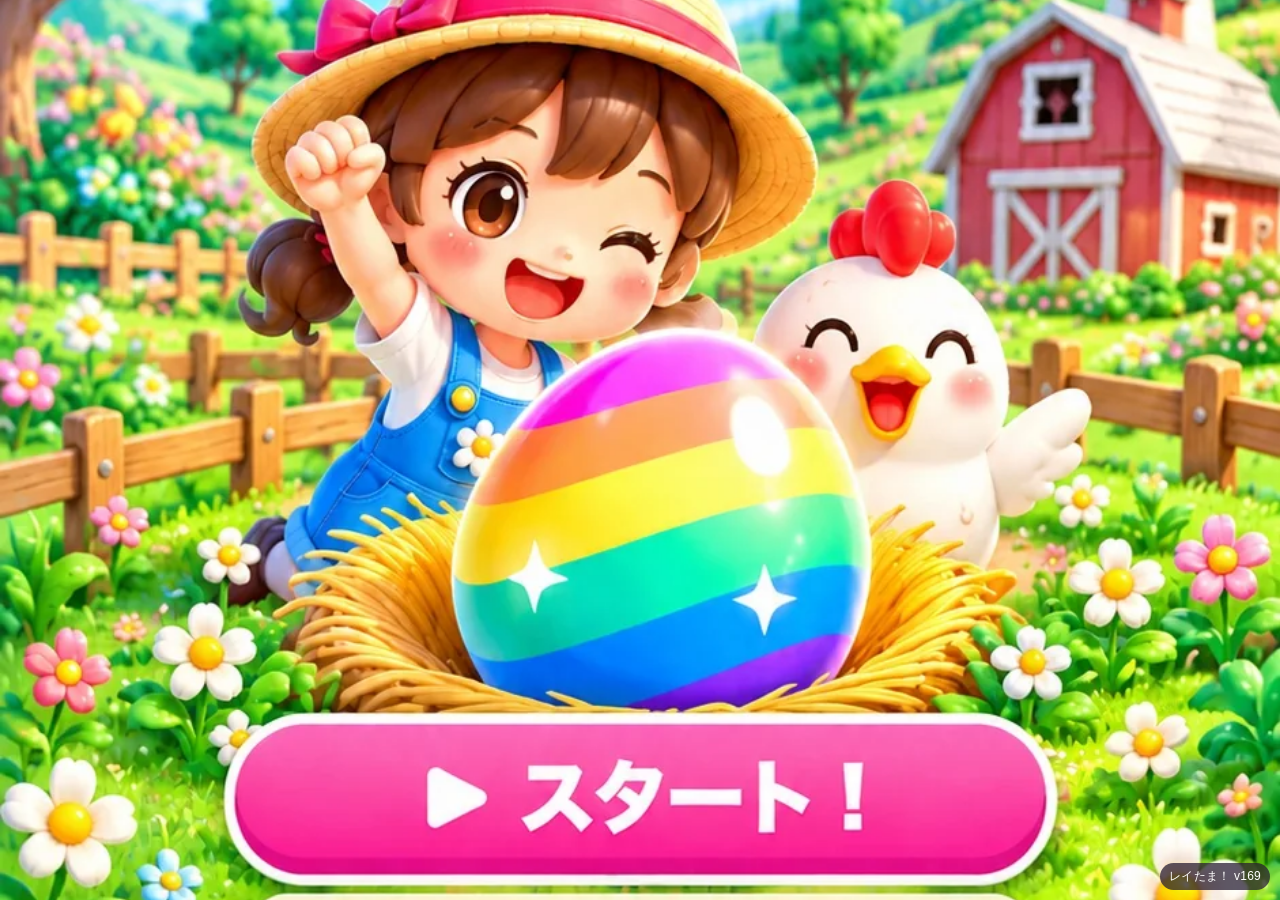
==== index.html @ e23dabd5 "Add files via upload" ====
<!doctype html>
<html lang="ja"><head><meta charset="utf-8"><meta name="viewport" content="width=device-width,initial-scale=1,maximum-scale=1,user-scalable=no,viewport-fit=cover"><meta name="theme-color" content="#bfefff"><meta name="apple-mobile-web-app-capable" content="yes">
<meta name="mobile-web-app-capable" content="yes">
<meta name="apple-mobile-web-app-status-bar-style" content="default">
<meta name="apple-mobile-web-app-title" content="レイたま！">
<link rel="apple-touch-icon" sizes="180x180" href="[data-uri]">
<meta name="format-detection" content="telephone=no"><title>レイたま！</title>
<style>
img{-webkit-user-drag:none;user-drag:none;-webkit-touch-callout:none}.monkeyImg,.rewardEgg{pointer-events:none;-webkit-user-drag:none;user-drag:none}*{box-sizing:border-box;-webkit-tap-highlight-color:transparent}html,body{margin:0;height:100%;overflow:hidden;background:#c9f3ff;font-family:-apple-system,BlinkMacSystemFont,"Hiragino Maru Gothic ProN","Yu Gothic",sans-serif;color:#472c4b;touch-action:none;user-select:none;-webkit-user-select:none;-webkit-touch-callout:none}.app{width:100%;height:100dvh;max-width:760px;margin:auto;position:relative;background:#fff;overflow:hidden}.top{height:74px;display:flex;align-items:center;padding:8px 14px;background:rgba(255,255,255,.97);gap:8px;position:relative;z-index:20;box-shadow:0 2px 12px #5673a422}.brand{flex:1;min-width:0}.title{font-weight:1000;font-size:clamp(17px,4.6vw,29px);white-space:nowrap}.sub{font-weight:900;font-size:11px;color:#a24a84;letter-spacing:.08em}.pill{background:#fff;border-radius:22px;padding:10px 12px;font-weight:1000;box-shadow:0 5px 15px #6e789526;font-size:clamp(12px,3.6vw,18px);white-space:nowrap}.play{position:absolute;left:0;right:0;top:74px;bottom:112px;background:center 22%/cover no-repeat;overflow:hidden}.shade{position:absolute;inset:0;background:linear-gradient(to bottom,transparent 0 76%,rgba(255,255,255,.08))}.monkeyWrap{position:absolute;width:29%;max-width:190px;top:2.5%;left:-34%;z-index:8;filter:drop-shadow(0 8px 5px #30457533);will-change:transform,left;transform:translateX(-50%)}.monkeyImg{display:block;width:100%;height:auto}.monkeyBlink{position:absolute;left:23%;top:17%;width:20%;height:14%;pointer-events:none;z-index:3}.monkeyBlink i{position:absolute;top:2px;width:7px;height:4px;border-radius:50%;background:#d99562;opacity:0;animation:monkeyBlinkSafe 3.2s infinite}.monkeyBlink i:first-child{left:4px}.monkeyBlink i:last-child{right:4px}@keyframes monkeyBlinkSafe{0%,43%,49%,100%{opacity:0}45%,47%{opacity:1}}.monkeyWrap.dropping{animation:planeDropSafe .72s ease-in-out}@keyframes planeDropSafe{
0%,100%{transform:translateX(-50%) rotate(0) translateY(0)}
30%{transform:translateX(-50%) rotate(-8deg) translateY(8px) scale(1.04)}
55%{transform:translateX(-50%) rotate(5deg) translateY(12px) scale(1.02)}
75%{transform:translateX(-50%) rotate(-2deg) translateY(3px)}
}.chickenBlink{position:absolute;width:31px;height:12px;z-index:6;transform:translate(-50%,-50%);pointer-events:none}.chickenBlink.c1{left:29.2%;top:21.7%}.chickenBlink.c2{left:50.2%;top:21.4%}.chickenBlink.c3{left:70.4%;top:21.7%}.chickenBlink i{position:absolute;top:2px;width:7px;height:5px;border-radius:50%;background:#fff;opacity:0;animation:chickBlinkSafe 2.8s infinite}.chickenBlink i:first-child{left:5px}.chickenBlink i:last-child{right:5px}.chickenBlink.c2 i{animation-delay:-.8s}.chickenBlink.c3 i{animation-delay:-1.5s}@keyframes chickBlinkSafe{
0%,42%,48%,100%{opacity:0}
44%,46%{opacity:1}
}.player{position:absolute;width:clamp(150px,33vw,190px)!important;max-width:190px!important;height:auto!important;bottom:5.2%;left:50%;transform:translateX(-50%);z-index:12;filter:drop-shadow(0 10px 6px #46311d42);will-change:left,transform;pointer-events:none!important;-webkit-user-drag:none!important;user-select:none!important;-webkit-touch-callout:none!important;object-fit:contain;display:block}.player.stun{animation:shock .11s linear infinite;opacity:.58;filter:drop-shadow(0 0 12px #fff700) drop-shadow(0 0 20px #00c8ff)}@keyframes shock{0%{transform:translateX(-50%) translate(-3px,1px)}50%{transform:translateX(-50%) translate(4px,-1px)}100%{transform:translateX(-50%) translate(-2px,2px)}}.obj{position:absolute;z-index:7;pointer-events:none;will-change:transform,left,top;filter:drop-shadow(0 7px 5px #55351f40)}.egg{width:70px;aspect-ratio:1/1.08;object-fit:contain}.timeEgg{width:72px;aspect-ratio:1/1.08;object-fit:contain;filter:drop-shadow(0 0 9px #fff) drop-shadow(0 0 16px #ffe94a) drop-shadow(0 0 24px #7cf5ff);animation:timeGlow .55s ease-in-out infinite alternate}@keyframes timeGlow{from{filter:drop-shadow(0 0 7px #fff) drop-shadow(0 0 12px #ffe94a) drop-shadow(0 0 18px #7cf5ff);transform-origin:center}to{filter:drop-shadow(0 0 12px #fff) drop-shadow(0 0 22px #fff34a) drop-shadow(0 0 31px #70dcff);transform-origin:center}}.haz{width:58px;z-index:9}.fx{position:absolute;z-index:18;font-size:27px;font-weight:1000;color:#ff358b;text-shadow:0 3px 0 #fff,2px 0 #fff,-2px 0 #fff,0 -2px #fff;pointer-events:none;animation:pop .65s ease-out forwards}@keyframes pop{0%{transform:translate(-50%,0) scale(.3);opacity:0}35%{transform:translate(-50%,-22px) scale(1.25);opacity:1}100%{transform:translate(-50%,-65px) scale(.9);opacity:0}}.controls{position:absolute;left:0;right:0;bottom:0;height:112px;padding:10px 18px calc(10px + env(safe-area-inset-bottom));display:flex;gap:16px;background:#eefcff;z-index:25}.btn{flex:1;border:0;border-radius:28px;color:#fff;font-weight:1000;font-size:clamp(24px,6vw,38px);box-shadow:inset 0 -8px 0 #0002,0 4px 10px #52718a22}.left{background:linear-gradient(#ff8ac7,#f54b9e)}.right{background:linear-gradient(#66d8ff,#22aeea)}.btn:active{transform:translateY(3px);box-shadow:inset 0 -3px 0 #0002}.overlay{position:absolute;inset:0;z-index:50;background:#ffffffee;display:flex;align-items:center;justify-content:center;padding:18px}.card{width:min(94%,560px);border-radius:28px;background:white;overflow:hidden;box-shadow:0 18px 50px #35537955;text-align:center}.hero{height:min(52vh,470px);background:center/cover no-repeat}.cardBody{padding:18px}.big{font-size:clamp(28px,8vw,46px);font-weight:1000;color:#ff3b94}.desc{font-weight:850;font-size:17px;line-height:1.55}.startBtn,.nextBtn{margin-top:14px;width:100%;border:0;border-radius:24px;padding:16px;font-size:27px;font-weight:1000;color:white;background:linear-gradient(#ff72bd,#ed3290);box-shadow:inset 0 -7px 0 #0002}.hide{display:none!important}.clearOverlay{background:rgba(255,244,252,.9);backdrop-filter:blur(4px)}.clearCard{background:center/cover no-repeat;border:5px solid #fff}.clearCard .cardBody{background:linear-gradient(transparent,rgba(255,255,255,.94) 26%);padding-top:150px}.rewardEgg{width:112px;height:124px;object-fit:contain;filter:drop-shadow(0 10px 9px #8c4a7550);animation:bounce .8s ease-in-out infinite alternate}@keyframes bounce{to{transform:translateY(-10px) rotate(4deg)}}.spark{position:absolute;font-size:28px;animation:fall 1.6s linear forwards}@keyframes fall{to{transform:translateY(90vh) rotate(360deg);opacity:.3}}.notice{position:absolute;top:11px;left:50%;transform:translateX(-50%);z-index:17;background:#fff9;border-radius:18px;padding:7px 13px;font-weight:900;box-shadow:0 5px 15px #0001}.debugmark{position:absolute;right:7px;bottom:4px;color:white;background:#0007;border-radius:12px;padding:4px 7px;font-size:10px;z-index:30}

/* v15 clear screen */
.clearOverlay{background:rgba(74,57,105,.32);backdrop-filter:blur(7px);-webkit-backdrop-filter:blur(7px);padding:14px}
.clearCard{position:relative;width:min(94%,560px);max-height:92%;overflow:auto;border-radius:34px;background:linear-gradient(180deg,#fff7dc 0%,#fffdf6 100%)!important;border:5px solid #fff;box-shadow:0 22px 60px #51366c66, inset 0 0 0 3px #f2cfa0;text-align:center;padding:0 14px 16px}
.clearCard:before{content:"";position:absolute;inset:7px;border:2px solid #e9b979;border-radius:27px;pointer-events:none}
.clearLogo{position:relative;margin:-4px auto 2px;width:88%;padding:12px 8px 2px;font-weight:1000;font-size:clamp(18px,5vw,28px);line-height:1.05;color:#6a2a6f;text-shadow:0 2px 0 #fff}.clearLogo .rainbow{font-size:38px;vertical-align:middle}.clearLogo small{display:block;font-size:.7em;color:#ff4d9b}
.clearBanner{position:relative;margin:2px auto 8px;background:linear-gradient(#ff79b8,#ed3e93);border:4px solid #fff;border-radius:24px;padding:10px 6px;color:#fffbe0;font-weight:1000;font-size:clamp(26px,7.5vw,42px);text-shadow:0 3px 0 #b72b72;box-shadow:0 6px 0 #c72c79,0 8px 18px #c85a8d44}.clearBanner:before,.clearBanner:after{content:"★";color:#ffe142;margin:0 8px;text-shadow:0 2px 0 #d49a00}
.clearContent{position:relative;display:grid;grid-template-columns:1.02fr .98fr;gap:10px;align-items:center;padding:8px 8px 4px}
.rewardPanel,.capsulePanel{border-radius:24px;padding:10px 8px;background:#fff6db;border:2px solid #f0d29a;min-height:205px;display:flex;flex-direction:column;align-items:center;justify-content:center;box-shadow:inset 0 2px 8px #f5dca855}
.rewardLabel{font-weight:1000;color:#7b4229;font-size:clamp(14px,4vw,20px);line-height:1.25}.rewardLabel b{color:#ff398d;font-size:1.25em}
.rewardEgg{width:96px;height:112px;object-fit:contain;filter:drop-shadow(0 10px 9px #8c4a7550);animation:bounce .8s ease-in-out infinite alternate;margin-top:5px}
.capsuleJar{position:relative;width:118px;height:128px;border:6px solid #fff;border-radius:58px 58px 42px 42px;background:linear-gradient(135deg,#ffffffaa,#dff6ff66 45%,#ffffff22);box-shadow:inset 0 0 0 3px #c9dff0,0 8px 15px #76566c33;overflow:hidden}
.capsuleJar:before{content:"";position:absolute;left:13px;top:12px;width:17px;height:74px;border-radius:14px;background:#ffffffaa;transform:rotate(8deg)}
.jarLid{width:126px;height:27px;margin-bottom:-10px;z-index:2;border-radius:15px;background:linear-gradient(#ff9bca,#ef4d9b);border:4px solid #fff;box-shadow:0 4px 0 #c93b83}
.jarEggs{position:absolute;left:7px;right:7px;bottom:8px;height:85px}.miniEgg{position:absolute;width:35px;height:43px;border-radius:50% 50% 47% 47%/58% 58% 42% 42%;box-shadow:inset -5px -6px 8px #0001,inset 5px 4px 7px #fff8,0 2px 3px #0002}.miniEgg:nth-child(1){left:7px;bottom:3px;background:#ff70b2}.miniEgg:nth-child(2){left:38px;bottom:0;background:#4ab3ff}.miniEgg:nth-child(3){right:6px;bottom:5px;background:#ffd646}.miniEgg:nth-child(4){left:22px;bottom:35px;background:linear-gradient(#ff6ba6,#ff6ba6 18%,#ffc84b 18% 36%,#65d576 36% 54%,#52bdf7 54% 72%,#a977ea 72%)}
.capsuleCount{margin-top:8px;background:#fff0c9;border:2px solid #e7bc79;border-radius:16px;padding:5px 12px;font-weight:1000;color:#613b2c;font-size:18px}.capsuleCount span{font-size:1.3em}
.clearMessage{position:relative;margin:8px 10px 2px;background:#ffe3f1;border-radius:22px;padding:10px 12px;font-weight:950;color:#64324c;line-height:1.35;font-size:clamp(14px,4vw,19px)}
.clearMessage b{color:#ff318b;font-size:1.18em}.clearCard .nextBtn{position:relative;margin:11px auto 2px;width:92%;padding:15px;border-radius:25px;font-size:clamp(23px,6vw,32px);background:linear-gradient(#ff72ba,#ee3d96);box-shadow:inset 0 -7px 0 #b92570,0 7px 15px #d9468b44}
@media(max-height:720px){.clearContent{gap:6px}.rewardPanel,.capsulePanel{min-height:165px;padding:6px}.rewardEgg{width:75px;height:88px}.capsuleJar{width:96px;height:100px}.jarLid{width:104px}.clearMessage{margin-top:4px;padding:7px}.clearCard .nextBtn{margin-top:6px;padding:11px}.clearBanner{padding:7px}}

/* v17 milestone CG + final movie */
.milestoneOverlay{background:radial-gradient(circle at 50% 38%,#fff9c9 0%,#f7d9ff 36%,#73539bcf 100%);overflow:hidden;padding:10px}.milestoneCard{position:relative;width:min(94%,560px);height:min(88%,760px);border-radius:36px;background:linear-gradient(180deg,#fffdf2,#ffe9f7);border:5px solid #fff;box-shadow:0 22px 60px #4b2d6766,inset 0 0 0 3px #f3c7e2;display:flex;flex-direction:column;align-items:center;justify-content:flex-start;padding:20px 14px;overflow:hidden}.milestoneTitle{font-size:clamp(26px,7vw,40px);font-weight:1000;color:#ff3b97;text-shadow:0 3px 0 #fff,0 5px 12px #7b4e8a55;text-align:center;z-index:2}.milestoneSub{margin-top:4px;font-size:clamp(15px,4vw,21px);font-weight:900;color:#65406f;text-align:center;z-index:2}.movieJarWrap{position:relative;width:260px;height:330px;margin-top:18px;filter:drop-shadow(0 16px 24px #694f7555);animation:jarFloat 2.2s ease-in-out infinite alternate}.movieJar{position:absolute;left:18px;right:18px;top:38px;height:238px;border-radius:110px 110px 82px 82px;border:9px solid #fff;background:linear-gradient(135deg,#ffffffb8,#d8f2ff61 45%,#ffffff24);box-shadow:inset 0 0 0 4px #bde2ef, inset 18px 0 24px #ffffff88,0 0 38px #fff39a88;overflow:hidden}.movieJarLid{position:absolute;left:2px;right:2px;top:10px;height:62px;border-radius:28px;background:linear-gradient(#ff91c6,#ef4d9b);border:7px solid #fff;box-shadow:0 7px 0 #c63a80;z-index:3}.movieJarBase{position:absolute;left:8px;right:8px;bottom:4px;height:74px;border-radius:30px;background:linear-gradient(#ff78b7,#ef4c9c);border:7px solid #fff;box-shadow:0 8px 0 #be377c;z-index:3}.movieEggs{position:absolute;inset:0}.movieEggs img{position:absolute;width:62px;height:72px;object-fit:contain;filter:drop-shadow(0 5px 6px #704d7250);animation:eggShine 1.4s ease-in-out infinite alternate}.movieEggs img:nth-child(3n+1){animation-delay:-.45s}.movieEggs img:nth-child(3n+2){animation-delay:-.9s}.milestoneCount{position:absolute;left:50%;transform:translateX(-50%);bottom:18px;z-index:5;background:#fff0c9;border:3px solid #e4b972;border-radius:18px;padding:7px 18px;font-size:22px;font-weight:1000;color:#62402e;white-space:nowrap}.cgSpark{position:absolute;font-size:24px;animation:cgSpark 1.4s ease-in-out infinite;pointer-events:none}.milestoneBar{width:86%;height:13px;border-radius:10px;background:#eadcf1;overflow:hidden;margin-top:8px;box-shadow:inset 0 2px 4px #6b4c7422}.milestoneBar>i{display:block;height:100%;width:0;background:linear-gradient(90deg,#ff64ad,#ffd950,#5fd8ff,#a975f3);animation:milestoneProgress 15s linear forwards}.milestoneSkip{margin-top:14px;padding:10px 22px;border:0;border-radius:20px;background:#ffffffc9;color:#704979;font-weight:900;font-size:16px;box-shadow:0 5px 12px #664e6f2c}.finalMovieOverlay{background:#120725;padding:0;overflow:hidden}.finalMovieOverlay video{width:100%;height:100%;object-fit:cover;background:#120725}.finalSkip{position:absolute;right:14px;top:max(14px,env(safe-area-inset-top));z-index:3;border:2px solid #fff8;background:#27183f99;color:#fff;border-radius:18px;padding:8px 13px;font-weight:900;font-size:14px}.finalMovieLabel{position:absolute;left:50%;bottom:max(22px,env(safe-area-inset-bottom));transform:translateX(-50%);z-index:3;color:#fff;font-weight:900;text-shadow:0 2px 8px #000;background:#2d174c88;border-radius:18px;padding:7px 13px;white-space:nowrap}.hideVideo{display:none!important}@keyframes jarFloat{from{transform:translateY(4px) scale(.99)}to{transform:translateY(-7px) scale(1.015)}}@keyframes eggShine{from{transform:translateY(1px) scale(.98);filter:drop-shadow(0 5px 6px #704d7250) brightness(1)}to{transform:translateY(-5px) scale(1.05);filter:drop-shadow(0 0 13px #fff07b) brightness(1.25)}}@keyframes cgSpark{0%,100%{transform:scale(.5) rotate(0);opacity:.2}50%{transform:scale(1.25) rotate(90deg);opacity:1}}@keyframes milestoneProgress{to{width:100%}}

/* v19 cinematic + upbeat audio polish */
.milestoneOverlay{padding:0;background:#8bd7ff}
.milestoneCard{width:100%;height:100%;max-width:none;border-radius:0;border:0;padding:0;background:center/cover no-repeat;box-shadow:none;justify-content:flex-end;overflow:hidden}
.milestoneCard:after{content:"";position:absolute;inset:0;background:linear-gradient(to bottom,transparent 58%,rgba(55,24,73,.10) 74%,rgba(55,24,73,.40));pointer-events:none}
.milestoneTitle,.milestoneSub,.movieJarWrap{display:none}
.milestoneCount{position:relative;left:auto;bottom:auto;transform:none;margin:0 auto 8px;background:#fff7d8eb;border:3px solid #fff;border-radius:22px;padding:8px 22px;font-size:24px;box-shadow:0 6px 20px #46375a55;z-index:7}
.milestoneBar{position:relative;width:78%;height:12px;margin:0 auto 8px;z-index:7;background:#ffffff55;border:2px solid #fff8}
.milestoneSkip{position:relative;margin:0 auto max(22px,env(safe-area-inset-bottom));z-index:7;background:#ff58ad;color:#fff;border:3px solid #fff;padding:12px 26px;font-size:17px;box-shadow:0 7px 0 #b63278,0 8px 20px #32213c55}
.milestoneCard.cinematic{animation:milestoneCam 15s ease-in-out both}
@keyframes milestoneCam{0%{background-size:auto 104%}45%{background-size:auto 111%}100%{background-size:auto 106%}}

.pauseBtn{position:absolute;right:10px;top:10px;z-index:32;width:50px;height:50px;border:0;border-radius:50%;background:linear-gradient(#ff7fbd,#f04496);color:#fff;font-size:24px;font-weight:1000;box-shadow:inset 0 -5px 0 #0002,0 5px 14px #6a3d6650;display:flex;align-items:center;justify-content:center}.pauseBtn:active{transform:translateY(2px)}
.pauseOverlay{background:rgba(42,26,58,.70);backdrop-filter:blur(6px);-webkit-backdrop-filter:blur(6px);padding:18px}.pauseCard{width:min(90%,430px);border-radius:32px;background:linear-gradient(180deg,#fffdf8,#ffeaf5);border:5px solid #fff;box-shadow:0 20px 55px #25152f88;text-align:center;padding:24px 18px 20px}.pauseTitle{font-size:clamp(30px,8vw,44px);font-weight:1000;color:#ff3e96;text-shadow:0 3px 0 #fff}.pauseStats{display:grid;grid-template-columns:1fr;gap:12px;margin:22px 0}.pauseStat{background:#fff;border-radius:22px;padding:13px 15px;font-size:clamp(20px,5.6vw,28px);font-weight:1000;color:#4b3157;box-shadow:0 6px 18px #6b50782a}.pauseStat b{color:#ff3f96;font-size:1.15em}.resumeBtn{width:100%;border:0;border-radius:24px;padding:16px;font-size:28px;font-weight:1000;color:#fff;background:linear-gradient(#62d8ff,#20aee9);box-shadow:inset 0 -7px 0 #0002,0 6px 16px #3b89ad33}.resumeBtn:active{transform:translateY(2px)}

/* v28 collection & combo */
.startExtras{display:grid;grid-template-columns:1fr 1fr;gap:8px;margin:12px 0}.miniBtn{border:0;border-radius:18px;padding:10px 8px;font-size:15px;font-weight:1000;background:#fff;color:#58395f;box-shadow:0 4px 12px #6d4b7c28}.miniBtn.on{background:linear-gradient(#fff6a6,#ffd85b)}.difficultyRow{display:flex;gap:8px;margin:10px 0}.difficultyRow .miniBtn{flex:1}.recordBox{background:#fff7d9;border:3px solid #fff;border-radius:18px;padding:8px;font-weight:900;color:#684d47;margin:8px 0}.comboFx{position:absolute;z-index:21;left:50%;top:23%;transform:translateX(-50%);font-size:clamp(30px,9vw,52px);font-weight:1000;color:#ff3c99;text-shadow:0 4px 0 #fff,0 0 16px #ffe84a;pointer-events:none;animation:comboPop .55s ease-out forwards}.comboSub{display:block;font-size:.43em;color:#ff8a00}@keyframes comboPop{0%{transform:translateX(-50%) scale(.35);opacity:0}35%{transform:translateX(-50%) scale(1.15);opacity:1}100%{transform:translateX(-50%) translateY(-28px) scale(.95);opacity:0}}.luckyBanner{position:absolute;z-index:22;left:50%;top:11%;transform:translateX(-50%);font-size:clamp(27px,8vw,45px);font-weight:1000;white-space:nowrap;color:#ff3c98;text-shadow:0 3px 0 #fff,0 0 18px #fff000;animation:luckyPulse .55s ease-in-out infinite alternate;pointer-events:none}@keyframes luckyPulse{to{transform:translateX(-50%) scale(1.08)}}.menuOverlay{background:rgba(43,25,60,.75);backdrop-filter:blur(6px);-webkit-backdrop-filter:blur(6px)}.menuCard{width:min(94%,520px);max-height:86vh;overflow:auto;background:linear-gradient(#fffdf3,#ffe8f5);border:5px solid #fff;border-radius:30px;padding:18px;text-align:center;box-shadow:0 20px 55px #23122d99}.menuTitle{font-size:30px;font-weight:1000;color:#ff3d97}.eggGrid{display:grid;grid-template-columns:repeat(3,1fr);gap:9px;margin:14px 0}.eggCard{background:#fff;border-radius:17px;padding:8px 4px;min-height:108px;font-size:11px;font-weight:900;box-shadow:0 4px 10px #72547d22}.eggCard img{width:58px;height:66px;object-fit:contain}.eggCard.locked img{filter:grayscale(1) brightness(.2);opacity:.35}.stageGrid{display:grid;grid-template-columns:repeat(5,1fr);gap:8px;margin:16px 0}.stageChoice{border:0;border-radius:15px;padding:12px 2px;font-weight:1000;background:#fff;color:#593a60;box-shadow:0 3px 9px #654d7024}.stageChoice:disabled{opacity:.35}.closeMenu{border:0;border-radius:20px;padding:12px 24px;font-size:18px;font-weight:1000;background:#ff5eac;color:#fff}.stampLine{font-size:20px;letter-spacing:3px;margin:4px 0}.soundRow{display:flex;gap:8px}.soundRow .miniBtn{flex:1}

/* v29 title -> stage select */
#startOverlay{background:linear-gradient(180deg,#fff4fb 0%,#e9faff 100%);padding:12px}
#startOverlay .card{width:min(95%,560px);border:5px solid #fff;box-shadow:0 20px 55px #5b3d7b44}
#startOverlay .hero{height:min(50vh,440px);border-bottom:4px solid #fff;background-position:center 42%}
#startOverlay .cardBody{padding:14px 18px 18px}
.titleLead{font-weight:1000;font-size:clamp(14px,3.8vw,18px);color:#6a4d72;margin-top:3px}
.mainStartBtn{font-size:clamp(29px,8vw,42px)!important;padding:18px!important;border-radius:28px!important;
  background:linear-gradient(#ff79bf,#ef3b94)!important;box-shadow:inset 0 -8px 0 #0002,0 8px 18px #ea3b9450!important}
.titleMenuRow{display:grid;grid-template-columns:1fr 1fr;gap:9px;margin-top:11px}
.titleMenuRow .miniBtn{font-size:15px;padding:11px 5px}
.titleSoundRow{display:flex;gap:8px;margin-top:8px}
.titleSoundRow .miniBtn{flex:1}
#stageOverlay .menuCard{max-height:91vh;padding:15px}
.stageHelp{font-size:14px;font-weight:900;color:#75547c;margin:3px 0 8px}
.stageDifficulty{display:flex;gap:8px;margin:8px 0 12px}
.stageDifficulty .miniBtn{flex:1}
.stageGrid{grid-template-columns:repeat(3,1fr);gap:10px}
.stageChoice{position:relative;min-height:112px;padding:8px 4px;border:3px solid #fff;border-radius:19px;
  background:linear-gradient(#fff,#fff3fa);font-size:15px;overflow:hidden}
.stageChoice img{display:block;width:54px;height:60px;object-fit:contain;margin:0 auto 2px}
.stageChoice .stNo{display:block;font-size:13px;color:#8a638f}
.stageChoice .lockMark{display:block;font-size:32px;line-height:54px}
.stageChoice.cleared{background:linear-gradient(#fffbd8,#ffe9f5)}
.stageChoice.finalChoice{grid-column:1/-1;min-height:86px;font-size:21px;background:linear-gradient(90deg,#ffe86b,#ff9ed2,#8de9ff)}
.stageChoice:disabled{opacity:.42;filter:grayscale(.45)}
.stageBottomRow{display:flex;gap:9px;margin-top:12px}
.stageBottomRow .closeMenu{flex:1}


/* v30 secret eggs + challenge wave */
.secretEgg{width:76px!important;aspect-ratio:1/1.08;object-fit:contain;
  filter:drop-shadow(0 0 7px #fff) drop-shadow(0 0 14px #ffe65b) drop-shadow(0 0 24px #a468ff)!important;
  animation:secretPulse .45s ease-in-out infinite alternate}
@keyframes secretPulse{to{filter:drop-shadow(0 0 10px #fff) drop-shadow(0 0 21px #6ff) drop-shadow(0 0 32px #ff6ed2)!important}}
.secretBanner{position:absolute;z-index:24;left:50%;top:16%;transform:translateX(-50%);
  padding:10px 17px;border-radius:22px;background:#25154bcc;border:3px solid #fff;color:#fff;
  font-weight:1000;font-size:clamp(20px,6vw,32px);white-space:nowrap;
  text-shadow:0 2px 0 #6f3aa4,0 0 12px #fff;animation:secretPop 1.4s ease-out forwards;pointer-events:none}
@keyframes secretPop{0%{opacity:0;transform:translateX(-50%) scale(.35)}25%{opacity:1;transform:translateX(-50%) scale(1.08)}75%{opacity:1}100%{opacity:0;transform:translateX(-50%) translateY(-24px)}}
.secretCard{background:linear-gradient(145deg,#24183f,#6248a8)!important;color:#fff!important;border:2px solid #e7d9ff}
.secretCard.locked{background:linear-gradient(145deg,#3a3344,#51475e)!important}
.secretSectionTitle{grid-column:1/-1;font-size:17px;font-weight:1000;color:#8c4cb5;padding:7px 0 2px}
.secretStage{grid-column:1/-1!important;background:linear-gradient(90deg,#301d55,#6b44aa,#1f8caa)!important;color:#fff!important;
  border:3px solid #fff!important;box-shadow:0 0 18px #a477ff88!important}
.secretStage:disabled{background:linear-gradient(90deg,#61596d,#776d83)!important;color:#eee!important}
.waveBanner{position:absolute;z-index:22;left:50%;top:11%;transform:translateX(-50%);
  font-size:clamp(23px,7vw,39px);font-weight:1000;white-space:nowrap;color:#ff3c98;
  text-shadow:0 3px 0 #fff,0 0 18px #fff000;animation:luckyPulse .55s ease-in-out infinite alternate;pointer-events:none}


/* v31 quit buttons */
.quitBtn{
  border:0;border-radius:22px;padding:13px 18px;font-size:19px;font-weight:1000;
  background:linear-gradient(#fff,#f2eef5);color:#6a5471;
  box-shadow:inset 0 -5px 0 #00000012,0 5px 12px #5f466c22;
}
.pauseActions,.clearActions{display:flex;gap:10px;margin-top:12px}
.pauseActions button,.clearActions button{flex:1}


/* v32 stage worlds */
.themeLayer{position:absolute;inset:0;z-index:1;pointer-events:none;opacity:0;transition:opacity .35s ease}
.themeLabel{position:absolute;z-index:6;top:7px;left:50%;transform:translateX(-50%);
  padding:5px 12px;border-radius:15px;background:#281c46a6;color:#fff;font-weight:1000;font-size:12px;
  border:2px solid #ffffffbb;text-shadow:0 2px 3px #0008;pointer-events:none}
#play.theme-farm .themeLayer{opacity:0}
#play.theme-jungle .themeLayer{opacity:.72;background:
  radial-gradient(circle at 4% 20%,#164b27 0 5%,transparent 6%),
  radial-gradient(circle at 95% 14%,#236c31 0 8%,transparent 9%),
  radial-gradient(circle at 8% 72%,#26753a 0 10%,transparent 11%),
  radial-gradient(circle at 94% 70%,#174e2a 0 11%,transparent 12%),
  linear-gradient(#0b5b4155,#35a84918 45%,#08351f22)}
#play.theme-magma .themeLayer{opacity:.76;background:
  radial-gradient(circle at 15% 90%,#ffdd4d 0 3%,#ff6a00 4% 12%,transparent 13%),
  radial-gradient(circle at 82% 87%,#ffe66d 0 4%,#ee3e13 5% 14%,transparent 15%),
  radial-gradient(circle at 50% 105%,#ffb11b 0 15%,#d82e12 16% 30%,transparent 31%),
  linear-gradient(#2b102066,#771e2050 55%,#ff5a002d)}
#play.theme-space .themeLayer{opacity:.80;background:
  radial-gradient(circle at 14% 15%,#fff 0 1.5px,transparent 2px),
  radial-gradient(circle at 72% 12%,#fff8a8 0 1.5px,transparent 2px),
  radial-gradient(circle at 86% 35%,#9ff 0 2px,transparent 2.5px),
  radial-gradient(circle at 25% 50%,#fff 0 1px,transparent 1.7px),
  radial-gradient(circle at 62% 62%,#dfb8ff 0 2px,transparent 2.5px),
  radial-gradient(circle at 15% 75%,#fff 0 1.5px,transparent 2px),
  radial-gradient(circle at 86% 78%,#fff 0 1px,transparent 1.7px),
  radial-gradient(circle at 82% 20%,#8d72ff55 0 11%,transparent 12%),
  linear-gradient(#090830a8,#17105872 55%,#1f174a30)}
#play.theme-rainbow .themeLayer{opacity:.56;background:
  radial-gradient(circle at 14% 24%,#ff83cb88 0 10%,transparent 11%),
  radial-gradient(circle at 88% 22%,#74d9ff88 0 11%,transparent 12%),
  radial-gradient(circle at 18% 78%,#fff16c88 0 10%,transparent 11%),
  radial-gradient(circle at 84% 76%,#a783ff88 0 12%,transparent 13%),
  linear-gradient(135deg,#ff91c928,#ffe55b24,#75e4bd22,#72c8ff25,#b48aff29)}
.secretSectionTitle{grid-column:1/-1}
.secretCard img{filter:drop-shadow(0 0 7px #fff8)}
.scoreLocked{font-size:11px;line-height:1.25}
.clearSecured{position:absolute;z-index:23;left:50%;top:18%;transform:translateX(-50%);
  border-radius:24px;padding:9px 16px;background:#ff4faad8;border:3px solid #fff;color:#fff;
  font-weight:1000;font-size:clamp(18px,5.5vw,28px);white-space:nowrap;
  text-shadow:0 2px 0 #9b2767;animation:secretPop 1.45s ease-out forwards;pointer-events:none}


#play.theme-sea .themeLayer{opacity:.76;background:
  radial-gradient(circle at 12% 18%,#ffffffaa 0 2px,transparent 3px),
  radial-gradient(circle at 18% 24%,#ffffff88 0 3px,transparent 4px),
  radial-gradient(circle at 86% 18%,#ffffff99 0 2px,transparent 3px),
  radial-gradient(circle at 72% 34%,#9af3ff88 0 4px,transparent 5px),
  radial-gradient(ellipse at 10% 92%,#1b7b7a 0 12%,transparent 13%),
  radial-gradient(ellipse at 92% 90%,#176b74 0 14%,transparent 15%),
  linear-gradient(#42b9e26e 0%,#1d86bf70 48%,#0e5f8e78 72%,#063c657e 100%)}
#play.theme-desert .themeLayer{opacity:.73;background:
  radial-gradient(circle at 82% 15%,#ffe96a 0 7%,#ffb93488 8% 14%,transparent 15%),
  radial-gradient(ellipse at 18% 86%,#e0a33a 0 18%,transparent 19%),
  radial-gradient(ellipse at 72% 91%,#c9892f 0 22%,transparent 23%),
  linear-gradient(#ffd78b4f 0%,#f1b95f50 52%,#bf763b55 100%)}


/* v37: v33 mechanics preserved; jungle visual layer only */
.jungleDropper .monkeyImg{border-radius:26px;box-shadow:0 8px 18px #173b2440}
.jungleHaz{filter:drop-shadow(0 8px 7px #173b2444)!important}

/* v38 jungle polish */
#play.theme-jungle{background-size:100% 100%!important;background-position:center top!important}
#play.theme-jungle:before{content:"";position:absolute;left:-8%;right:-8%;top:3.5%;height:34px;z-index:7;pointer-events:none;
  border-radius:50%;background:linear-gradient(180deg,#7b4a24,#4f2d17 52%,#2e1a0d);box-shadow:0 8px 0 #274b1c55,0 12px 16px #071d0d55;transform:rotate(-1.5deg)}
#play.theme-jungle:after{content:"";position:absolute;inset:0;z-index:2;pointer-events:none;
  background:linear-gradient(90deg,#073b1b44 0%,transparent 14%,transparent 86%,#073b1b44 100%),linear-gradient(#063b1a26,transparent 28%);mix-blend-mode:multiply}
.theme-jungle .monkeyWrap{top:3.7%!important;width:40%!important;max-width:238px!important;z-index:10!important;filter:drop-shadow(0 8px 7px #102b1838)!important}
.theme-jungle .monkeyImg{border-radius:0!important;box-shadow:none!important;-webkit-mask-image:radial-gradient(ellipse 60% 58% at 50% 52%,#000 62%,rgba(0,0,0,.9) 72%,transparent 100%);mask-image:radial-gradient(ellipse 60% 58% at 50% 52%,#000 62%,rgba(0,0,0,.9) 72%,transparent 100%)}
.theme-jungle .jungleHaz{width:70px!important;height:auto!important;object-fit:contain;filter:drop-shadow(0 10px 7px #102b1848) drop-shadow(0 2px 1px #ffffff80)!important;
  -webkit-mask-image:radial-gradient(ellipse 54% 54% at 50% 50%,#000 62%,rgba(0,0,0,.93) 76%,transparent 100%);mask-image:radial-gradient(ellipse 54% 54% at 50% 50%,#000 62%,rgba(0,0,0,.93) 76%,transparent 100%)}
.theme-jungle .haz-snake{width:76px!important}.theme-jungle .haz-coconut{width:68px!important}.theme-jungle .haz-spiky{width:74px!important}
.theme-jungle .themeLayer{opacity:.30!important;background:radial-gradient(circle at 2% 15%,#0b5c2a 0 11%,transparent 12%),radial-gradient(circle at 98% 24%,#0b5629 0 13%,transparent 14%),linear-gradient(#0d3d1e22,#1a6d2b08 55%,#05301618)!important}
.theme-jungle .chickenBlink{filter:drop-shadow(0 2px 2px #244b2640)}


/* v39: jungle objects are game-rendered SVG/DOM, not rectangular raster cutouts */
.theme-jungle .monkeyImg{display:none!important}
.jungleOrangutan{display:none;width:100%;height:auto;overflow:visible;pointer-events:none;transform-origin:50% 72%}
.theme-jungle .jungleOrangutan{display:block}
.theme-jungle .monkeyWrap{width:34%!important;max-width:205px!important;top:3.1%!important;filter:drop-shadow(0 10px 7px #102b1844)!important}
.theme-jungle .monkeyWrap.patrolLeft .jungleOrangutan{transform:scaleX(-1)}
.theme-jungle .monkeyWrap.dropping .jungleOrangutan{animation:orangDrop .52s ease-in-out}
@keyframes orangDrop{0%,100%{transform:translateY(0)}35%{transform:translateY(9px) rotate(-4deg)}65%{transform:translateY(4px) rotate(3deg)}}
.jungleOrangutan .armL,.jungleOrangutan .armR{transform-box:fill-box;transform-origin:50% 20%}
.theme-jungle .monkeyWrap.dropping .jungleOrangutan .armR{animation:orangArm .52s ease-in-out}
@keyframes orangArm{0%,100%{transform:rotate(0)}40%{transform:rotate(20deg) translateY(4px)}70%{transform:rotate(-6deg)}}
.theme-jungle .jungleHaz{background:none!important;border:0!important;box-shadow:none!important;overflow:visible!important;display:block!important;padding:0!important;filter:drop-shadow(0 10px 7px #102b1848) drop-shadow(0 2px 1px #ffffff80)!important;-webkit-mask-image:none!important;mask-image:none!important}
.theme-jungle .jungleHaz svg{display:block;width:100%;height:100%;overflow:visible}
.theme-jungle .haz-snake{width:74px!important;height:86px!important}
.theme-jungle .haz-coconut{width:67px!important;height:72px!important}
.theme-jungle .haz-spiky{width:74px!important;height:74px!important}
.theme-jungle .haz-snake .snakeHead{transform-box:fill-box;transform-origin:center;animation:snakeHead .42s ease-in-out infinite alternate}
@keyframes snakeHead{to{transform:rotate(8deg) translateX(2px)}}
.theme-jungle .haz-coconut .shine{animation:cocoShine .7s ease-in-out infinite alternate}
@keyframes cocoShine{to{opacity:.8}}
.theme-jungle .haz-spiky .core{animation:spikyPulse .5s ease-in-out infinite alternate}
@keyframes spikyPulse{to{filter:brightness(1.08)}}
#play.theme-jungle:before{height:42px!important;background:linear-gradient(180deg,#966039,#6f3d1e 42%,#472511 70%,#2c1609)!important;box-shadow:inset 0 5px 0 #b87a47aa,inset 0 -5px 0 #2a160c88,0 9px 0 #274b1c4a,0 14px 18px #071d0d55!important}
#play.theme-jungle .themeLayer:before,#play.theme-jungle .themeLayer:after{content:"";position:absolute;top:1%;width:18px;height:30%;z-index:3;opacity:.7;background:repeating-linear-gradient(90deg,#285f22 0 3px,#4d8b2e 3px 6px);border-radius:50%;filter:blur(.2px)}
#play.theme-jungle .themeLayer:before{left:8%;transform:rotate(8deg)}
#play.theme-jungle .themeLayer:after{right:10%;transform:rotate(-10deg)}


/* v40 jungle polish: richer DOM/SVG orangutan, natural branch, head-first snake */
.theme-jungle .monkeyWrap{width:42%!important;max-width:248px!important;top:2.4%!important;filter:drop-shadow(0 10px 8px #102b1848)!important}
.theme-jungle .jungleOrangutan{filter:drop-shadow(0 4px 2px #7a2f1328)}
.theme-jungle .monkeyWrap.patrolLeft .jungleOrangutan{transform:scaleX(-1)}
.theme-jungle .jungleOrangutan .eyeLid{transform-box:fill-box;transform-origin:center;animation:orangBlink 3.1s infinite}
@keyframes orangBlink{0%,44%,50%,100%{transform:scaleY(0)}46%,48%{transform:scaleY(1)}}
.theme-jungle .jungleOrangutan .head{transform-box:fill-box;transform-origin:50% 80%;animation:orangLook 1.8s ease-in-out infinite alternate}
@keyframes orangLook{to{transform:rotate(3deg) translateY(1px)}}
.theme-jungle .monkeyWrap.dropping .jungleOrangutan .armR{animation:orangArm40 .56s ease-in-out}
@keyframes orangArm40{0%,100%{transform:rotate(0)}35%{transform:rotate(26deg) translate(2px,8px)}62%{transform:rotate(12deg) translate(1px,5px)}}
#play.theme-jungle:before{content:"";position:absolute;left:-9%;right:-9%;top:3.3%;height:30px!important;z-index:8;pointer-events:none;border-radius:50% 44% 48% 52%;
 background:
 radial-gradient(circle at 13% 35%,#c79055 0 4px,transparent 5px),
 radial-gradient(circle at 43% 62%,#3c210f 0 3px,transparent 4px),
 radial-gradient(circle at 70% 34%,#9c6738 0 4px,transparent 5px),
 linear-gradient(180deg,#8f5a31 0%,#6b3a1f 45%,#44220f 73%,#281306 100%)!important;
 box-shadow:inset 0 5px 0 #c18a55aa,inset 0 -5px 0 #21100688,0 7px 0 #2345183d,0 12px 18px #071d0d52!important;
 transform:rotate(-.5deg)}
#play.theme-jungle:after{content:"";position:absolute;inset:0;z-index:2;pointer-events:none;background:linear-gradient(90deg,#0b4c2815,transparent 18% 82%,#0b4c2815),linear-gradient(180deg,transparent 0 74%,#0b3d2010)}
.theme-jungle .haz-snake{width:82px!important;height:104px!important;filter:drop-shadow(0 10px 7px #102b1848)!important}
.theme-jungle .haz-snake .snakeTail{transform-box:fill-box;transform-origin:50% 100%;animation:snakeTail40 .42s ease-in-out infinite alternate}
@keyframes snakeTail40{to{transform:translateX(4px) rotate(5deg)}}
.theme-jungle .haz-snake .snakeHead{transform-box:fill-box;transform-origin:center;animation:snakeHead40 .32s ease-in-out infinite alternate}
@keyframes snakeHead40{to{transform:translateX(2px) rotate(-4deg)}}
.theme-jungle .haz-coconut{width:72px!important;height:77px!important}
.theme-jungle .haz-spiky{width:78px!important;height:78px!important}


/* v41: high-quality orangutan PNG asset actually used by game */
.theme-jungle .jungleOrangutanAsset{display:block!important;width:100%!important;height:auto!important;object-fit:contain!important;filter:drop-shadow(0 9px 7px #102b1848)!important;pointer-events:none!important;-webkit-user-drag:none!important}
.theme-jungle .monkeyWrap{width:47%!important;max-width:282px!important;top:1.6%!important;z-index:11!important}
.theme-jungle .monkeyWrap.patrolLeft .jungleOrangutanAsset{transform:scaleX(-1)}
.theme-jungle .monkeyWrap.dropping .jungleOrangutanAsset{animation:orangDrop41 .52s ease-in-out}
@keyframes orangDrop41{0%,100%{transform:translateY(0) scale(1)}38%{transform:translateY(10px) scale(1.025)}70%{transform:translateY(4px) scale(.99)}}

/* v42: full-width fixed jungle branch + orangutan patrol */
#play.theme-jungle:before{
  content:""!important;position:absolute!important;left:-4%!important;right:-4%!important;top:5.2%!important;height:44px!important;z-index:8!important;pointer-events:none!important;
  border-radius:48% 52% 46% 54%/55% 45% 55% 45%!important;
  background:
    radial-gradient(circle at 9% 45%,#c9965f 0 4px,transparent 5px),
    radial-gradient(circle at 24% 66%,#3a1e0c 0 3px,transparent 4px),
    radial-gradient(circle at 42% 30%,#b97943 0 4px,transparent 5px),
    radial-gradient(circle at 67% 63%,#4b2712 0 3px,transparent 4px),
    radial-gradient(circle at 88% 38%,#b57a45 0 4px,transparent 5px),
    linear-gradient(180deg,#a86b3b 0%,#76431f 43%,#4a2812 72%,#2b1609 100%)!important;
  box-shadow:inset 0 6px 0 #d39a60aa,inset 0 -6px 0 #21100699,0 7px 0 #24491b45,0 13px 18px #071d0d55!important;
  transform:rotate(-.25deg)!important;
}
#play.theme-jungle .themeLayer:before,#play.theme-jungle .themeLayer:after{height:38%!important;opacity:.85!important}
.theme-jungle .monkeyWrap{width:40%!important;max-width:238px!important;top:1.1%!important;z-index:12!important;filter:drop-shadow(0 10px 8px #102b1848)!important}
.theme-jungle .jungleOrangutanAsset{width:100%!important;height:auto!important;object-fit:contain!important}
.theme-jungle .monkeyWrap.patrolLeft .jungleOrangutanAsset{transform:scaleX(-1)!important}
.theme-jungle .monkeyWrap.dropping .jungleOrangutanAsset{animation:orangDrop42 .5s ease-in-out!important}
@keyframes orangDrop42{0%,100%{transform:translateY(0) scale(1)}35%{transform:translateY(11px) scale(1.02)}70%{transform:translateY(4px) scale(.995)}}



/* v110 deep-sea stage: illustrated background + generated 3D PNG hazards */
#play.theme-sea{background-color:#064a78!important;background-size:cover!important;background-position:center top!important;background-repeat:no-repeat!important}
#play.theme-sea .themeLayer{opacity:.12!important;background:linear-gradient(180deg,#0ba2d018,transparent 30%,#013b6618)!important}
#play.theme-sea .monkeyWrap{display:none!important}
#play.theme-sea:before,#play.theme-sea:after{display:none!important}
.theme-sea .deepHaz{width:72px!important;height:72px!important;background:transparent!important;border:0!important;box-shadow:none!important;overflow:visible!important;filter:drop-shadow(0 9px 7px #002d5066)!important}
.theme-sea .deepHaz svg,.theme-sea .deepHaz img{display:block;width:100%;height:100%;object-fit:contain;overflow:visible;pointer-events:none}
.theme-sea .deep-puffer{width:82px!important;height:82px!important}
.theme-sea .deep-shell{width:76px!important;height:76px!important}
.theme-sea .deep-starfish{width:78px!important;height:78px!important}

/* v107 stage-clear polish */
#app:has(#clearOverlay:not(.hide)) > .top .pill{display:none!important}
#app:has(#clearOverlay:not(.hide)) .pauseBtn{display:none!important}
.clearOverlay{overflow:hidden!important}
.clearOverlay .clearCard{position:relative;z-index:56}
.clearConfetti{position:absolute;z-index:58;top:-28px;display:block;pointer-events:none;opacity:1;transform:translate3d(0,-20px,0) rotate(0deg);animation:clearConfettiFall var(--dur,3s) cubic-bezier(.18,.68,.34,1) var(--delay,0s) forwards;box-shadow:0 1px 2px #0002}
.clearSparkle{background:transparent!important;color:#fff36a;font-size:20px;width:auto!important;height:auto!important;text-shadow:0 0 8px #fff,0 0 14px #ff9ad3;box-shadow:none}
@keyframes clearConfettiFall{0%{transform:translate3d(0,-30px,0) rotate(0deg);opacity:0}8%{opacity:1}100%{transform:translate3d(var(--dx,0px),112vh,0) rotate(var(--rot,720deg));opacity:.95}}

/* v115 stage-select redesign: image-2 style */
#stageOverlay{padding:0!important;background:linear-gradient(180deg,#58cfff 0%,#8be5ff 48%,#dffaff 100%)!important;backdrop-filter:none!important;-webkit-backdrop-filter:none!important;overflow:hidden}
#stageOverlay:before{content:"";position:absolute;inset:0;pointer-events:none;background:radial-gradient(circle at 12% 16%,#ffffffcc 0 2px,transparent 3px),radial-gradient(circle at 82% 22%,#ffffffaa 0 3px,transparent 4px),radial-gradient(circle at 30% 75%,#ffffff88 0 2px,transparent 3px),linear-gradient(180deg,#ffffff22,transparent 30%);background-size:76px 76px,110px 110px,95px 95px,100% 100%;opacity:.75}
#stageOverlay .menuCard{position:relative;z-index:2;width:100%!important;height:100%!important;max-width:none!important;max-height:none!important;border:0!important;border-radius:0!important;padding:max(12px,env(safe-area-inset-top)) 12px max(14px,env(safe-area-inset-bottom))!important;background:linear-gradient(180deg,#ffffff18,#ffffff55 54%,#ffffffaa)!important;box-shadow:none!important;overflow:hidden!important;display:flex;flex-direction:column}
#stageOverlay .menuTitle{order:0;position:relative;margin:4px auto 8px;padding:9px 24px 11px;border-radius:18px;background:linear-gradient(#ff8ac8,#f14f9b);border:3px solid #fff;color:#fff!important;font-size:clamp(25px,7vw,38px)!important;text-shadow:0 3px 0 #cf347e;box-shadow:0 7px 0 #c6337d,0 10px 22px #5b4e7950;white-space:nowrap}
#stageOverlay .stageHelp{order:1;margin:3px 0 8px!important;color:#37668d!important;font-size:13px!important}
#stageOverlay .stageDifficulty{order:4;margin:8px auto 4px!important;width:min(92%,420px)}
#stageOverlay .stageGrid{order:2;display:grid!important;grid-template-columns:repeat(5,minmax(0,1fr))!important;gap:5px!important;margin:8px 0 10px!important;align-items:stretch}
#stageOverlay .stageChoice{position:relative!important;min-height:0!important;height:128px!important;padding:0!important;border:3px solid #fff!important;border-radius:16px!important;background:#fff!important;overflow:hidden!important;box-shadow:0 6px 13px #20567a4a!important;color:#483350!important;transition:.16s transform,.16s box-shadow,.16s border-color}
#stageOverlay .stageChoice .stageThumb{display:block;position:absolute;left:0;right:0;top:0;height:78px;background-position:center!important;background-size:cover!important}
#stageOverlay .stageChoice .stageShade{position:absolute;inset:45px 0 auto 0;height:34px;background:linear-gradient(transparent,#ffffffee)}
#stageOverlay .stageChoice .stageText{position:absolute;left:2px;right:2px;bottom:5px;text-align:center;line-height:1.08;font-weight:1000;font-size:clamp(9px,2.4vw,13px)}
#stageOverlay .stageChoice .stageText b{display:block;font-size:clamp(8px,2vw,11px);color:#745579;margin-bottom:3px}
#stageOverlay .stageChoice.selected{transform:translateY(-4px) scale(1.035);border-color:#ff78bb!important;box-shadow:0 0 0 3px #ffffffcc,0 9px 20px #d43b9666!important}
#stageOverlay .stageChoice.cleared:after{content:"★";position:absolute;top:5px;right:6px;width:22px;height:22px;border-radius:50%;background:#ffd74f;color:#fff;font-size:15px;line-height:22px;text-shadow:0 1px 0 #c68b00;box-shadow:0 2px 6px #0003}
#stageOverlay .stageChoice:disabled{opacity:.72!important;filter:saturate(.48) brightness(.78)!important}
#stageOverlay .stageChoice.lockedStage:before{content:"🔒";position:absolute;z-index:4;left:50%;top:33px;transform:translate(-50%,-50%);font-size:25px;filter:drop-shadow(0 2px 2px #0005)}
#stageOverlay .stageSelectStart{order:3;width:min(78%,420px);margin:3px auto 5px;border:3px solid #fff;border-radius:28px;padding:13px 14px;font-size:clamp(25px,7vw,34px);font-weight:1000;color:#fff;background:linear-gradient(#ff78be,#ea3e91);box-shadow:inset 0 -7px 0 #0002,0 7px 15px #b8327c55;text-shadow:0 2px 0 #bb3475}
#stageOverlay .stageSelectStart:disabled{opacity:.48;filter:grayscale(.6)}
#stageOverlay .stageBottomRow{order:5;margin-top:auto!important}
#stageOverlay .stageBottomRow .closeMenu{background:#ffffffdd!important;color:#566678!important;box-shadow:0 4px 12px #35637a33!important}
@media (max-width:420px){#stageOverlay .stageChoice{height:118px!important}#stageOverlay .stageChoice .stageThumb{height:70px}#stageOverlay .stageGrid{gap:4px!important}#stageOverlay .menuTitle{font-size:27px!important;padding:8px 18px 10px}}


/* v117: cleaner mobile stage select + stage costume treatment */
#stageOverlay .menuCard{padding:max(12px,env(safe-area-inset-top)) 14px max(12px,env(safe-area-inset-bottom))!important;justify-content:flex-start!important}
#stageOverlay .menuTitle{margin:4px auto 5px!important;font-size:clamp(24px,6.5vw,32px)!important;padding:8px 22px 10px!important}
#stageOverlay .stageHelp{margin:2px 0 5px!important;font-size:12px!important}
#stageOverlay .stageDifficulty{order:2!important;margin:2px auto 7px!important;width:min(90%,360px)!important;display:flex!important;gap:8px!important;justify-content:center!important}
#stageOverlay .stageGrid{order:3!important;display:grid!important;grid-template-columns:repeat(2,minmax(0,1fr))!important;grid-auto-rows:112px!important;gap:9px!important;width:min(94%,430px)!important;margin:4px auto 8px!important}
#stageOverlay .stageChoice{height:112px!important;border-radius:18px!important}
#stageOverlay .stageChoice .stageThumb{height:72px!important}
#stageOverlay .stageChoice .stageShade{inset:43px 0 auto 0!important;height:31px!important}
#stageOverlay .stageChoice .stageText{font-size:14px!important;bottom:6px!important}
#stageOverlay .stageChoice .stageText b{font-size:10px!important;margin-bottom:2px!important}

#stageOverlay .stageSelectStart{order:4!important;width:min(72%,360px)!important;margin:1px auto 5px!important;padding:11px 14px!important;font-size:27px!important}
#stageOverlay .stageBottomRow{order:6!important;margin-top:2px!important}
#stageOverlay .stageBottomRow .closeMenu{padding:9px 16px!important;font-size:14px!important}
#stageOverlay .stageDifficulty{order:5!important}
@media(max-height:720px){#stageOverlay .stageGrid{grid-auto-rows:96px!important;gap:6px!important}#stageOverlay .stageChoice{height:96px!important}#stageOverlay .stageChoice .stageThumb{height:59px!important}#stageOverlay .stageSelectStart{padding:8px!important;font-size:23px!important}.stageHelp{display:none!important}}
/* costume palette: keep the same heroine silhouette/cart, change clothing mood per world */
#play.theme-farm .player{filter:drop-shadow(0 10px 6px #46311d42)!important}
#play.theme-jungle .player{filter:hue-rotate(42deg) saturate(1.08) drop-shadow(0 10px 6px #173c2448)!important}
#play.theme-desert .player{filter:hue-rotate(-18deg) saturate(.92) sepia(.12) drop-shadow(0 10px 6px #6b3c2448)!important}
#play.theme-sea .player{filter:hue-rotate(155deg) saturate(1.12) brightness(1.04) drop-shadow(0 10px 7px #003b6655)!important}

/* v122 fixed full-body stage costumes; farm unchanged */
#play.theme-farm .player,#play.theme-jungle .player,#play.theme-desert .player,#play.theme-sea .player{filter:drop-shadow(0 10px 7px #24384a44)!important}
#costumeTag{display:none!important}

</style>
<style id="v43fix">
/* v43 fixed full-width branch; branch-free orangutan patrols independently */
#play.theme-jungle:before{left:-5%!important;right:-5%!important;top:5.8%!important;height:34px!important;z-index:13!important;border-radius:45% 55% 48% 52%!important;}
.theme-jungle .monkeyWrap{width:31%!important;max-width:190px!important;top:1.4%!important;z-index:12!important;}
.theme-jungle .jungleOrangutanAsset{width:100%!important;filter:drop-shadow(0 8px 6px #102b1848)!important;}

/* v45 jungle motion polish */
.theme-jungle .monkeyWrap{transform-origin:50% 18%!important;will-change:left,transform,margin-top!important}
.theme-jungle .monkeyWrap:not(.dropping){animation:orangTravel45 .72s ease-in-out infinite alternate}
@keyframes orangTravel45{from{transform:translateY(-1px) rotate(-1.2deg)}to{transform:translateY(3px) rotate(1.2deg)}}
.theme-jungle .monkeyWrap.dropping{animation:orangReach45 .58s cubic-bezier(.2,.8,.25,1)!important}
@keyframes orangReach45{0%{transform:translateY(0) scale(1)}24%{transform:translateY(2px) scale(1.01)}48%{transform:translateY(12px) scale(1.035)}70%{transform:translateY(8px) scale(1.02)}100%{transform:translateY(0) scale(1)}}
.theme-jungle .monkeyWrap.dropping:after{content:"";position:absolute;right:18%;top:68%;width:24%;height:32%;border-radius:50%;background:radial-gradient(ellipse at 50% 18%,#e79a65 0 18%,#b95327 20% 46%,#7f321b 48% 72%,transparent 74%);transform:rotate(8deg);filter:drop-shadow(0 4px 3px #102b1838);animation:reachHand45 .58s ease-in-out;z-index:-1}
@keyframes reachHand45{0%,100%{opacity:0;transform:translateY(-12px) rotate(8deg) scaleY(.65)}35%,70%{opacity:1;transform:translateY(7px) rotate(8deg) scaleY(1.2)}}
</style>

<style id="v46branchgrip">
/* v46: branch sits BEHIND the orangutan; face stays fully visible and hands overlap branch naturally */
#play.theme-jungle:before{
  top:12.8%!important;
  height:32px!important;
  z-index:10!important;
  left:-6%!important;
  right:-6%!important;
  border-radius:48% 52% 46% 54%/58% 42% 56% 44%!important;
  background:
    radial-gradient(circle at 8% 48%,#c08a55 0 4px,transparent 5px),
    radial-gradient(circle at 24% 69%,#38200f 0 3px,transparent 4px),
    radial-gradient(circle at 44% 31%,#b67843 0 4px,transparent 5px),
    radial-gradient(circle at 68% 65%,#44230f 0 3px,transparent 4px),
    radial-gradient(circle at 90% 39%,#ad7040 0 4px,transparent 5px),
    linear-gradient(180deg,#a76a3b 0%,#74421f 45%,#46250f 74%,#281407 100%)!important;
  box-shadow:inset 0 5px 0 #d49a61aa,inset 0 -5px 0 #1e0f0699,0 7px 0 #24491b35,0 12px 16px #071d0d45!important;
}
.theme-jungle .monkeyWrap{
  top:1.6%!important;
  width:32%!important;
  max-width:196px!important;
  z-index:12!important;
}
.theme-jungle .jungleOrangutanAsset{
  position:relative!important;
  z-index:12!important;
  width:100%!important;
  filter:drop-shadow(0 9px 7px #102b1848)!important;
}
/* stop the fake extra reaching arm from appearing behind the sprite */
.theme-jungle .monkeyWrap.dropping:after{display:none!important}
/* subtle movement only: character stays visually attached to the branch */
.theme-jungle .monkeyWrap:not(.dropping){animation:orangTravel46 .76s ease-in-out infinite alternate!important}
@keyframes orangTravel46{from{transform:translateY(-1px) rotate(-.5deg)}to{transform:translateY(2px) rotate(.5deg)}}
.theme-jungle .monkeyWrap.dropping{animation:orangReach46 .48s ease-in-out!important}
@keyframes orangReach46{0%,100%{transform:translateY(0) scale(1)}45%{transform:translateY(5px) scale(1.015)}75%{transform:translateY(2px) scale(1.005)}}

/* =========================
   v51 DESERT REWORK
   ========================= */

/* Remove the two huge amber "shadow" circles from the old desert overlay. */
#play.theme-desert .themeLayer{
  opacity:0!important;
  background:none!important;
}

/* Desert must never show jungle/farm dropper pieces. */
#play.theme-desert .monkeyWrap,
#play.theme-desert .jungleBranch{
  display:none!important;
}

/* One compact burrow. */
#play.theme-desert .desertBurrow{
  width:78px!important;
  height:68px!important;
  z-index:14!important;
  pointer-events:none!important;
}

/* Hole is behind the fox. */
#play.theme-desert .desertBurrow .hole{
  z-index:1!important;
  width:70px!important;
  height:18px!important;
  bottom:4px!important;
  background:
    radial-gradient(ellipse at 50% 48%,
      #1b1008 0 38%,
      #5e391d 41% 58%,
      #c48b49 62% 76%,
      transparent 79%)!important;
  box-shadow:
    inset 0 3px 4px #0008,
    0 3px 5px #70431c40!important;
}

/* Clip creates the illusion that the fox is actually inside the hole. */
#play.theme-desert .desertBurrow .fennecClip{
  z-index:2!important;
  width:66px!important;
  height:53px!important;
  bottom:10px!important;
  overflow:hidden!important;
}

/* Much smaller fox: only head + paws peek above the rim. */
#play.theme-desert .desertBurrow .fennecPop{
  z-index:2!important;
  width:64px!important;
  bottom:-58px!important;
  filter:drop-shadow(0 4px 3px #5b351b45)!important;
}

/* Front sand lip masks the lower body/paws and sells the burrow effect. */
#play.theme-desert .desertBurrow .sandFront{
  z-index:3!important;
  width:76px!important;
  height:17px!important;
  bottom:0!important;
  border-bottom:5px solid #e2a34f!important;
  filter:drop-shadow(0 2px 1px #78461d33)!important;
}

#play.theme-desert .desertBurrow.pop .fennecPop{
  animation:fennecPop51 1.08s cubic-bezier(.2,.82,.2,1) forwards!important;
}
@keyframes fennecPop51{
  0%   {bottom:-60px;transform:translateX(-50%) scale(.88)}
  22%  {bottom:-31px;transform:translateX(-50%) scale(.98)}
  42%  {bottom:-24px;transform:translateX(-50%) scale(1)}
  66%  {bottom:-24px;transform:translateX(-50%) scale(1)}
  82%  {bottom:-31px;transform:translateX(-50%) scale(.98)}
  100% {bottom:-60px;transform:translateX(-50%) scale(.88)}
}

/* Small sand warning only — no giant translucent discs. */
#play.theme-desert .desertWarn{
  width:42px!important;
  height:9px!important;
  background:#8b562b3d!important;
  box-shadow:0 0 0 2px #e9bd7545!important;
  opacity:.9!important;
}
#play.theme-desert .desertBurrow .dust{
  z-index:4!important;
  width:76px!important;
  height:24px!important;
}
#play.theme-desert .desertBurrow .dust i{
  width:9px!important;
  height:9px!important;
  background:#f1c47da6!important;
}

/* Desert hazards: compact, glossy, and visually consistent with the eggs. */
#play.theme-desert .desertHaz{
  background:none!important;
  border:0!important;
  box-shadow:none!important;
  overflow:visible!important;
  padding:0!important;
  filter:drop-shadow(0 7px 6px #5c371e45)!important;
}
#play.theme-desert .desertHaz svg{
  width:100%!important;
  height:100%!important;
  display:block!important;
  overflow:visible!important;
}
#play.theme-desert .haz-cactus{width:56px!important;height:67px!important}
#play.theme-desert .haz-rock{width:58px!important;height:58px!important}
#play.theme-desert .haz-dryfruit{width:54px!important;height:61px!important}


/* v52 final desert overrides */
#play.theme-desert .themeLayer{display:none!important}
#play.theme-desert .monkeyWrap,
#play.theme-desert .jungleBranch{display:none!important}

#play.theme-desert .desertBurrow{
  width:72px!important;height:66px!important;
  transform:translate(-50%,-50%)!important;
}
#play.theme-desert .desertBurrow .hole{
  left:50%!important;bottom:3px!important;
  width:66px!important;height:17px!important;
  transform:translateX(-50%)!important;
  z-index:1!important;
}
#play.theme-desert .desertBurrow .fennecClip{
  left:50%!important;bottom:9px!important;
  width:60px!important;height:49px!important;
  transform:translateX(-50%)!important;
  overflow:hidden!important;z-index:2!important;
}
#play.theme-desert .desertBurrow .fennecPop{
  left:50%!important;width:58px!important;
  bottom:-52px!important;
  transform:translateX(-50%)!important;
  z-index:2!important;
}
#play.theme-desert .desertBurrow.pop .fennecPop{
  animation:fennecPop52 1.12s cubic-bezier(.2,.82,.2,1) forwards!important;
}
@keyframes fennecPop52{
  0%{bottom:-54px;transform:translateX(-50%) scale(.9)}
  22%{bottom:-29px;transform:translateX(-50%) scale(.98)}
  42%{bottom:-21px;transform:translateX(-50%) scale(1)}
  66%{bottom:-21px;transform:translateX(-50%) scale(1)}
  84%{bottom:-30px;transform:translateX(-50%) scale(.98)}
  100%{bottom:-54px;transform:translateX(-50%) scale(.9)}
}
#play.theme-desert .desertBurrow .sandFront{
  left:50%!important;bottom:0!important;
  width:70px!important;height:15px!important;
  transform:translateX(-50%)!important;
  border-bottom:5px solid #e4a754!important;
  z-index:3!important;
}
#play.theme-desert .desertWarn{
  width:38px!important;height:8px!important;
  background:#7c4e2738!important;
  box-shadow:0 0 0 2px #efc37b35!important;
}
#play.theme-desert .haz-cactus{width:52px!important;height:76px!important}
#play.theme-desert .haz-rock{width:55px!important;height:55px!important}
#play.theme-desert .haz-dryfruit{width:50px!important;height:58px!important}


/* =========================
   v53 DESERT BURROW REBUILD
   ========================= */
#play.theme-desert .themeLayer{display:none!important}
#play.theme-desert .monkeyWrap,
#play.theme-desert .jungleBranch{display:none!important}

/* Root object is fixed inside the playfield only */
#play.theme-desert .desertBurrow53{
  position:absolute;
  z-index:15;
  width:74px;
  height:70px;
  transform:translate(-50%,-50%);
  pointer-events:none;
}

/* Back hole */
#play.theme-desert .desertBurrow53 .burrowHole53{
  position:absolute;
  left:50%;
  bottom:4px;
  width:66px;
  height:18px;
  transform:translateX(-50%);
  border-radius:50%;
  background:radial-gradient(ellipse at center,
    #160d07 0 40%,
    #55331b 43% 58%,
    #b9783d 63% 76%,
    transparent 79%);
  box-shadow:inset 0 3px 5px #0009, 0 3px 4px #6b421f35;
  z-index:1;
}

/* The fox is clipped by a dedicated window */
#play.theme-desert .desertBurrow53 .fennecWindow53{
  position:absolute;
  left:50%;
  bottom:10px;
  width:60px;
  height:47px;
  transform:translateX(-50%);
  overflow:hidden;
  z-index:2;
}
#play.theme-desert .desertBurrow53 .fennecSprite53{
  position:absolute;
  left:50%;
  bottom:-56px;
  width:58px;
  height:auto;
  transform:translateX(-50%);
  filter:drop-shadow(0 4px 3px #54301840);
}

/* Front lip makes the fox visibly inside the hole */
#play.theme-desert .desertBurrow53 .sandLip53{
  position:absolute;
  left:50%;
  bottom:0;
  width:70px;
  height:15px;
  transform:translateX(-50%);
  border-bottom:5px solid #e5aa59;
  border-radius:50%;
  filter:drop-shadow(0 2px 1px #6a3f1d35);
  z-index:3;
}

/* Warning mound */
#play.theme-desert .desertMound53{
  position:absolute;
  z-index:14;
  width:42px;
  height:8px;
  border-radius:50%;
  transform:translate(-50%,-50%) scale(.5);
  background:#8c582c40;
  box-shadow:0 0 0 2px #e9bd7540;
  animation:desertMoundPulse53 .36s ease-out forwards;
  pointer-events:none;
}
@keyframes desertMoundPulse53{
  to{transform:translate(-50%,-50%) scale(1);opacity:.95}
}

/* Pop sequence */
#play.theme-desert .desertBurrow53.pop53 .fennecSprite53{
  animation:fennecRise53 1.12s cubic-bezier(.2,.82,.2,1) forwards;
}
@keyframes fennecRise53{
  0%{bottom:-56px;transform:translateX(-50%) scale(.9)}
  20%{bottom:-34px;transform:translateX(-50%) scale(.96)}
  40%{bottom:-23px;transform:translateX(-50%) scale(1)}
  66%{bottom:-23px;transform:translateX(-50%) scale(1)}
  84%{bottom:-34px;transform:translateX(-50%) scale(.96)}
  100%{bottom:-56px;transform:translateX(-50%) scale(.9)}
}

#play.theme-desert .desertBurrow53 .dust53{
  position:absolute; left:50%; bottom:4px; width:72px; height:24px;
  transform:translateX(-50%); z-index:4;
}
#play.theme-desert .desertBurrow53 .dust53 i{
  position:absolute; bottom:0; width:9px; height:9px; border-radius:50%;
  background:#f1c47da8; opacity:0;
}
#play.theme-desert .desertBurrow53.pop53 .dust53 i:nth-child(1){left:5px;animation:dustBurst53 .55s .05s ease-out}
#play.theme-desert .desertBurrow53.pop53 .dust53 i:nth-child(2){left:24px;animation:dustBurst53 .55s .09s ease-out}
#play.theme-desert .desertBurrow53.pop53 .dust53 i:nth-child(3){left:44px;animation:dustBurst53 .55s .04s ease-out}
#play.theme-desert .desertBurrow53.pop53 .dust53 i:nth-child(4){left:59px;animation:dustBurst53 .55s .12s ease-out}
@keyframes dustBurst53{
  0%{opacity:0;transform:translateY(0) scale(.5)}
  25%{opacity:.9}
  100%{opacity:0;transform:translateY(-22px) scale(1.4)}
}

/* Cactus should unmistakably read as 🌵 */
#play.theme-desert .haz-cactus{
  width:54px!important;
  height:82px!important;
}


/* =========================
   v54 DESERT: THREE FIXED HOLES
   ========================= */
#play.theme-desert .themeLayer{display:none!important}
#play.theme-desert .monkeyWrap,#play.theme-desert .jungleBranch{display:none!important}
#play.theme-desert .desertMound53,#play.theme-desert .desertBurrow53{display:none!important}
#play.theme-desert .desertHole54{
  position:absolute;
  top:27.2%;
  width:78px;height:70px;
  transform:translate(-50%,-50%);
  z-index:14;
  pointer-events:none;
}
#play.theme-desert .desertHole54 .hole54{
  position:absolute;left:50%;bottom:4px;
  width:66px;height:18px;transform:translateX(-50%);
  border-radius:50%;
  background:radial-gradient(ellipse at center,#110a06 0 41%,#3d2414 44% 58%,#9f6634 61% 72%,#dfaa61 74% 79%,transparent 81%);
  box-shadow:inset 0 4px 5px #000b,0 2px 2px #6b421f55;
  z-index:1;
}
#play.theme-desert .desertHole54 .fennecClip54{
  position:absolute;left:50%;bottom:10px;width:70px;height:58px;
  transform:translateX(-50%);overflow:hidden;z-index:2;
}
#play.theme-desert .desertHole54 .fennec54{
  position:absolute;left:50%;bottom:-68px;width:68px;height:auto;
  transform:translateX(-50%) scale(.94);transform-origin:center bottom;
  filter:drop-shadow(0 3px 2px #4b2e1738);
  opacity:1;
}
#play.theme-desert .desertHole54 .lip54{
  position:absolute;left:50%;bottom:-1px;width:72px;height:16px;
  transform:translateX(-50%);border-radius:50%;
  border-bottom:5px solid #e2a75b;
  background:linear-gradient(180deg,transparent 0 45%,#d79a4f99 47% 62%,transparent 65%);
  z-index:3;
}
#play.theme-desert .desertHole54.active54 .fennec54{
  animation:fennecPop54 1.24s cubic-bezier(.2,.8,.2,1) forwards;
}
@keyframes fennecPop54{
  0%{bottom:-68px;transform:translateX(-50%) scale(.90)}
  20%{bottom:-48px;transform:translateX(-50%) scale(.95)}
  38%{bottom:-28px;transform:translateX(-50%) scale(1)}
  66%{bottom:-28px;transform:translateX(-50%) scale(1)}
  84%{bottom:-48px;transform:translateX(-50%) scale(.95)}
  100%{bottom:-68px;transform:translateX(-50%) scale(.90)}
}
#play.theme-desert .desertHole54 .dust54{position:absolute;left:50%;bottom:2px;width:76px;height:26px;transform:translateX(-50%);z-index:4;overflow:visible}
#play.theme-desert .desertHole54 .dust54 i{position:absolute;bottom:2px;width:8px;height:8px;border-radius:50%;background:#f2c477b8;opacity:0}
#play.theme-desert .desertHole54.active54 .dust54 i:nth-child(1){left:8px;animation:dust54 .5s .04s ease-out}
#play.theme-desert .desertHole54.active54 .dust54 i:nth-child(2){left:27px;animation:dust54 .5s .08s ease-out}
#play.theme-desert .desertHole54.active54 .dust54 i:nth-child(3){left:47px;animation:dust54 .5s .03s ease-out}
#play.theme-desert .desertHole54.active54 .dust54 i:nth-child(4){left:62px;animation:dust54 .5s .10s ease-out}
@keyframes dust54{0%{opacity:0;transform:translateY(0) scale(.5)}25%{opacity:.85}100%{opacity:0;transform:translateY(-20px) scale(1.35)}}
#play.theme-desert .haz-cactus{width:54px!important;height:82px!important}


/* v55 desert position/fennec fix */
#play.theme-desert .desertHole54{top:20.6%!important;width:76px!important;height:86px!important}
#play.theme-desert .desertHole54 .hole54{width:68px!important;height:18px!important;bottom:2px!important}
#play.theme-desert .desertHole54 .fennecClip54{width:82px!important;height:76px!important;bottom:9px!important;overflow:hidden!important}
#play.theme-desert .desertHole54 .fennec54{width:78px!important;bottom:-82px;transform:translateX(-50%) scale(.96);object-fit:contain!important;will-change:bottom,transform}
#play.theme-desert .desertHole54 .lip54{width:74px!important;height:15px!important;bottom:-1px!important}
#play.theme-desert .desertHole54.active54 .fennec54{animation:fennecPop56 1.55s cubic-bezier(.18,.82,.2,1) forwards!important}
@keyframes fennecPop56{0%{bottom:-82px;transform:translateX(-50%) scale(.92)}16%{bottom:-52px;transform:translateX(-50%) scale(.97)}32%{bottom:-8px;transform:translateX(-50%) scale(1)}72%{bottom:-8px;transform:translateX(-50%) scale(1)}88%{bottom:-52px;transform:translateX(-50%) scale(.97)}100%{bottom:-82px;transform:translateX(-50%) scale(.92)}}

/* v57: フェネックを小型化し、耳・顔・前足が欠けない表示に修正 */
#play.theme-desert .desertHole54 .fennecClip54{
  width:70px!important;
  height:64px!important;
  bottom:8px!important;
  overflow:visible!important;
}
#play.theme-desert .desertHole54 .fennec54{
  width:52px!important;
  max-width:none!important;
  left:50%!important;
  bottom:-58px!important;
  transform:translateX(-50%) scale(1)!important;
  object-fit:contain!important;
  object-position:center center!important;
}
#play.theme-desert .desertHole54.active54 .fennec54{
  animation:fennecPop57 1.55s cubic-bezier(.18,.82,.2,1) forwards!important;
}
@keyframes fennecPop57{
  0%   {bottom:-58px; transform:translateX(-50%) scale(.94)}
  18%  {bottom:-42px; transform:translateX(-50%) scale(.98)}
  34%  {bottom:-7px;  transform:translateX(-50%) scale(1)}
  72%  {bottom:-7px;  transform:translateX(-50%) scale(1)}
  88%  {bottom:-42px; transform:translateX(-50%) scale(.98)}
  100% {bottom:-58px; transform:translateX(-50%) scale(.94)}
}
/* 穴の手前縁をフェネックより前面にして、穴から出ているように見せる */
#play.theme-desert .desertHole54 .hole54{z-index:1!important}
#play.theme-desert .desertHole54 .fennecClip54{z-index:2!important}
#play.theme-desert .desertHole54 .lip54{z-index:5!important}


/* ==========================================
   v58 フェネック穴同期修正
   - 常時表示を廃止
   - 穴からだけ出現
   - 穴中央に固定
   ========================================== */
#play.theme-desert .desertHole54{
  position:absolute!important;
  top:20.6%!important;
  width:76px!important;
  height:74px!important;
  transform:translate(-50%,-50%)!important;
  overflow:visible!important;
}

#play.theme-desert .desertHole54 .hole54{
  position:absolute!important;
  left:50%!important;
  bottom:0!important;
  width:68px!important;
  height:18px!important;
  transform:translateX(-50%)!important;
  z-index:2!important;
}

#play.theme-desert .desertHole54 .fennecClip54{
  position:absolute!important;
  left:50%!important;
  bottom:7px!important;
  width:62px!important;
  height:58px!important;
  transform:translateX(-50%)!important;
  overflow:hidden!important;
  z-index:3!important;
  pointer-events:none!important;
}

/* 待機中は完全に穴の中へ隠す */
#play.theme-desert .desertHole54 .fennec54{
  position:absolute!important;
  left:50%!important;
  width:50px!important;
  max-width:none!important;
  height:auto!important;
  bottom:-62px!important;
  opacity:0!important;
  transform:translateX(-50%) scale(.96)!important;
  object-fit:contain!important;
  object-position:center center!important;
  animation:none!important;
}

/* active54 が付いた穴のフェネックだけ出す */
#play.theme-desert .desertHole54.active54 .fennec54{
  opacity:1!important;
  animation:fennecPop58 1.35s cubic-bezier(.2,.82,.2,1) forwards!important;
}

@keyframes fennecPop58{
  0%{
    bottom:-62px;
    opacity:0;
    transform:translateX(-50%) scale(.94);
  }
  15%{
    bottom:-42px;
    opacity:1;
    transform:translateX(-50%) scale(.98);
  }
  34%{
    bottom:-8px;
    opacity:1;
    transform:translateX(-50%) scale(1);
  }
  68%{
    bottom:-8px;
    opacity:1;
    transform:translateX(-50%) scale(1);
  }
  86%{
    bottom:-42px;
    opacity:1;
    transform:translateX(-50%) scale(.98);
  }
  100%{
    bottom:-62px;
    opacity:0;
    transform:translateX(-50%) scale(.94);
  }
}

/* 手前の砂縁をフェネックより上に置く */
#play.theme-desert .desertHole54 .lip54{
  position:absolute!important;
  left:50%!important;
  bottom:-1px!important;
  width:72px!important;
  height:15px!important;
  transform:translateX(-50%)!important;
  z-index:5!important;
}

/* 3つの穴の横位置をレーン中央に固定 */
#play.theme-desert .desertHole54[data-lane="0"]{left:19%!important}
#play.theme-desert .desertHole54[data-lane="1"]{left:50%!important}
#play.theme-desert .desertHole54[data-lane="2"]{left:81%!important}


/* ==========================================
   v59: フェネック出現を keyframes 依存から外す
   active59 の有無だけで上下位置を切り替える
   ========================================== */
#play.theme-desert .desertHole54 .fennec54{
  width:50px!important;
  left:50%!important;
  bottom:-62px!important;
  opacity:0!important;
  transform:translateX(-50%) scale(.96)!important;
  transition:bottom .22s ease-out, opacity .12s linear, transform .22s ease-out!important;
  animation:none!important;
}
#play.theme-desert .desertHole54.active59 .fennec54{
  bottom:-8px!important;
  opacity:1!important;
  transform:translateX(-50%) scale(1)!important;
  animation:none!important;
}


/* ==========================================
   v60: 3つの常設フェネックを完全廃止
   選ばれた穴に一時的な1匹だけ生成する
   ========================================== */
#play.theme-desert .fennecClip54,
#play.theme-desert .fennec54{display:none!important}

#play.theme-desert .fennecPopup60{
  position:absolute!important;
  left:50%!important;
  bottom:7px!important;
  width:64px!important;
  height:64px!important;
  transform:translateX(-50%)!important;
  overflow:hidden!important;
  z-index:4!important;
  pointer-events:none!important;
}
#play.theme-desert .fennecPopup60 img{
  position:absolute!important;
  left:50%!important;
  width:48px!important;
  height:auto!important;
  max-width:none!important;
  bottom:-58px!important;
  opacity:0!important;
  transform:translateX(-50%) scale(.95)!important;
  transition:bottom .24s ease-out, opacity .10s linear, transform .24s ease-out!important;
}
#play.theme-desert .fennecPopup60.show60 img{
  bottom:-7px!important;
  opacity:1!important;
  transform:translateX(-50%) scale(1)!important;
}
#play.theme-desert .desertHole54 .lip54{z-index:6!important}


/* ==========================================
   v61: フェネックを play 直下に絶対配置
   穴のgetBoundingClientRect()から座標を計算
   ========================================== */
#play.theme-desert .fennecPopup61{
  position:absolute!important;
  width:50px!important;
  height:auto!important;
  z-index:20!important;
  pointer-events:none!important;
  opacity:0!important;
  transform:translate(-50%, 16px) scale(.96)!important;
  transition:transform .22s ease-out, opacity .12s linear!important;
}
#play.theme-desert .fennecPopup61.show61{
  opacity:1!important;
  transform:translate(-50%, -22px) scale(1)!important;
}


/* ==========================================
   v62: v61の穴中央同期は維持し、
   フェネックの欠けだけを修正
   ========================================== */
#play.theme-desert .fennecPopup61{
  width:46px!important;
  opacity:0!important;
  transform:translate(-50%, 12px) scale(.96)!important;
  transform-origin:50% 100%!important;
  transition:transform .22s ease-out, opacity .10s linear!important;
}
#play.theme-desert .fennecPopup61.show61{
  opacity:1!important;
  transform:translate(-50%, -33px) scale(1)!important;
}


/* =====================================================
   v64 砂漠：承認レイアウト
   穴は常設3つ、33% / 50% / 67%
   フェネックは選ばれた穴に1匹だけ一時生成
   ===================================================== */
#play.theme-desert .desertHole54[data-lane="0"]{left:33%!important}
#play.theme-desert .desertHole54[data-lane="1"]{left:50%!important}
#play.theme-desert .desertHole54[data-lane="2"]{left:67%!important}

/* 穴は少し横長で、上の土手に自然に置く */
#play.theme-desert .desertHole54{
  top:20.6%!important;
  width:74px!important;
  height:52px!important;
  transform:translate(-50%,-50%)!important;
  overflow:visible!important;
}
#play.theme-desert .desertHole54 .hole54{
  left:50%!important;
  bottom:0!important;
  width:66px!important;
  height:17px!important;
  transform:translateX(-50%)!important;
  z-index:3!important;
}
#play.theme-desert .desertHole54 .lip54{
  left:50%!important;
  bottom:-1px!important;
  width:70px!important;
  height:13px!important;
  transform:translateX(-50%)!important;
  z-index:30!important;
}

/* 古い常設/一時フェネック方式は完全に非表示 */
#play.theme-desert .fennecClip54,
#play.theme-desert .fennec54,
#play.theme-desert .fennecPopup60,
#play.theme-desert .fennecPopup61{display:none!important}

/* v64専用：play直下に1匹だけ絶対配置 */
#play.theme-desert .fennecPopup64{
  position:absolute!important;
  width:66px!important;
  height:auto!important;
  max-width:none!important;
  z-index:24!important;
  pointer-events:none!important;
  opacity:0!important;
  transform:translate(-50%, 20px) scale(.96)!important;
  transform-origin:50% 100%!important;
  transition:transform .22s ease-out, opacity .10s linear!important;
}
#play.theme-desert .fennecPopup64.show64{
  opacity:1!important;
  transform:translate(-50%, -24px) scale(1)!important;
}

/* フェネックの下端を穴の中に見せるための手前砂縁 */
#play.theme-desert .fennecLip64{
  position:absolute!important;
  width:70px!important;
  height:12px!important;
  border-radius:50%!important;
  border-bottom:5px solid #dca257!important;
  background:linear-gradient(to bottom, transparent 0 35%, #e9b86b 36% 100%)!important;
  z-index:28!important;
  pointer-events:none!important;
  transform:translate(-50%,-50%)!important;
  opacity:0!important;
  transition:opacity .08s linear!important;
}
#play.theme-desert .fennecLip64.show64{opacity:1!important}


/* v65: 承認済みの内寄せ穴配置を維持。フェネックを低くし、追加の砂画像は出さない */
#play.theme-desert .fennecLip64{display:none!important}
#play.theme-desert .fennecPopup64{
  width:66px!important;
  opacity:0!important;
  transform:translate(-50%, 18px) scale(.96)!important;
  transform-origin:50% 100%!important;
  transition:transform .22s ease-out, opacity .10s linear!important;
}
#play.theme-desert .fennecPopup64.show64{
  opacity:1!important;
  transform:translate(-50%, -7px) scale(1)!important;
}


/* v67: ジャングルのオランウータン修正版 */
#play.theme-jungle .monkeyWrap{
  width:36%!important;
  max-width:220px!important;
  top:1.4%!important;
  overflow:visible!important;
  z-index:10!important;
  will-change:left,transform!important;
}
#play.theme-jungle #jungleOrangutan{
  display:block!important;
  width:100%!important;
  height:auto!important;
  object-fit:contain!important;
  overflow:visible!important;
  filter:drop-shadow(0 8px 6px #102b1848)!important;
}
/* 新素材に枝が含まれるため、旧の別枝は二重表示させない */
#play.theme-jungle .jungleBranch{display:none!important}


/* v73: app-like fullscreen layout */
html,body{
  width:100%;
  min-width:100%;
  height:100%;
  min-height:100%;
  overscroll-behavior:none;
}
body{
  position:fixed!important;
  inset:0!important;
  width:100vw!important;
  height:100dvh!important;
  min-height:100dvh!important;
  overflow:hidden!important;
  background:#000!important;
}
.app{
  position:fixed!important;
  inset:0!important;
  width:100vw!important;
  height:100dvh!important;
  min-height:100dvh!important;
  max-width:none!important;
  margin:0!important;
  background:#fff;
  overflow:hidden!important;
}
@supports(padding:max(0px)){
  .app{
    padding-left:env(safe-area-inset-left);
    padding-right:env(safe-area-inset-right);
  }
}
@media (display-mode:standalone),(display-mode:fullscreen){
  body,.app{width:100vw!important;height:100dvh!important;min-height:100dvh!important}
}

/* v76: keep game content below iPhone status bar / Dynamic Island */
@media (display-mode:standalone){
  body{
    background:#fff!important;
  }
  .app{
    top:env(safe-area-inset-top)!important;
    height:calc(100dvh - env(safe-area-inset-top) - env(safe-area-inset-bottom))!important;
    min-height:calc(100dvh - env(safe-area-inset-top) - env(safe-area-inset-bottom))!important;
    padding-top:0!important;
    padding-bottom:0!important;
  }
}

/* v82: clean レイたま！ UI; no low-resolution logo image */
.reitamaHudLogo{
  display:flex!important;
  align-items:center!important;
  gap:0!important;
  white-space:nowrap!important;
  font-weight:1000!important;
  font-size:clamp(17px,4.35vw,24px)!important;
  line-height:1!important;
  letter-spacing:-.11em!important;
  filter:drop-shadow(0 2px 0 rgba(68,30,92,.45));
}
.reitamaHudLogo span:not(.hudRainbow){
  -webkit-text-stroke:2px #fff;
  paint-order:stroke fill;
}
.hudRainbow{font-size:20px!important;margin-right:2px!important;letter-spacing:0!important}
.reitamaHudLogo .h1{color:#ff4b99}
.reitamaHudLogo .h2{color:#ffb62e}
.reitamaHudLogo .h3{color:#29c86d}
.reitamaHudLogo .h4{color:#31aef0}
.reitamaHudLogo .h5{color:#9253df}

.top{
  gap:4px!important;
  padding-left:8px!important;
  padding-right:8px!important;
}
.brand{flex:1 1 auto!important;min-width:108px!important}
.pill{
  flex:0 0 auto!important;
  padding:8px 9px!important;
  font-size:clamp(12px,3.2vw,16px)!important;
}

/* Main screen: keep the original stable image framing and make it smaller,
   so the full upper scene is visible instead of zoomed/cropped. */
#startOverlay .card{
  height:100%!important;
  max-height:100%!important;
  display:flex!important;
  flex-direction:column!important;
  overflow:hidden!important;
}
#startOverlay .hero{
  flex:0 0 42%!important;
  height:42%!important;
  min-height:0!important;
  max-height:42%!important;
  background-size:contain!important;
  background-position:center top!important;
  background-repeat:no-repeat!important;
  background-color:#f6fbff!important;
}
#startOverlay .cardBody{
  flex:1 1 58%!important;
  min-height:0!important;
  padding:8px 18px calc(10px + env(safe-area-inset-bottom))!important;
  display:flex!important;
  flex-direction:column!important;
  justify-content:center!important;
}
.reitamaMainLogo{
  display:flex!important;
  justify-content:center!important;
  align-items:center!important;
  font-size:clamp(34px,9vw,50px)!important;
  line-height:1!important;
  letter-spacing:-.09em!important;
  margin:0 0 4px!important;
  font-weight:1000!important;
  filter:drop-shadow(0 3px 0 rgba(88,32,110,.34));
}
.reitamaMainLogo span{
  -webkit-text-stroke:3px #fff;
  paint-order:stroke fill;
}
.reitamaMainLogo .lg1{color:#ff4b99}
.reitamaMainLogo .lg2{color:#ffb62e}
.reitamaMainLogo .lg3{color:#29c86d}
.reitamaMainLogo .lg4{color:#31aef0}
.reitamaMainLogo .lg5{color:#9253df}

#startOverlay .titleLead{
  margin:0 0 4px!important;
  font-size:clamp(13px,3.6vw,17px)!important;
}
#startOverlay .startBtn{margin-top:5px!important;padding:12px!important}
#startOverlay .recordBox{margin-top:6px!important;padding:6px!important}
#startOverlay .stampLine{margin:3px 0!important}
#startOverlay .titleMenuRow,#startOverlay .titleSoundRow{margin-top:5px!important;gap:7px!important}
#startOverlay .miniBtn{padding:8px 5px!important}

@media (max-height:760px){
  #startOverlay .hero{flex-basis:38%!important;height:38%!important;max-height:38%!important}
  #startOverlay .cardBody{flex-basis:62%!important;padding-top:5px!important;padding-bottom:6px!important}
  #startOverlay .startBtn{padding:10px!important}
  #startOverlay .miniBtn{padding:6px 4px!important}
}

/* v83: closer match to the approved two-screen mock */
.reitamaHudLogo{
  font-size:clamp(18px,4.55vw,25px)!important;
  letter-spacing:-.12em!important;
  transform:translateY(1px);
  filter:drop-shadow(0 2px 0 #633476)!important;
}
.reitamaHudLogo span:not(.hudRainbow){
  -webkit-text-stroke:3px #fff!important;
  paint-order:stroke fill!important;
  text-shadow:0 1px 0 #fff;
}
.hudRainbow{
  font-size:23px!important;
  margin-right:3px!important;
  transform:translateY(-1px);
}
.top{
  height:72px!important;
  padding:7px 7px!important;
  gap:4px!important;
}
.brand{min-width:118px!important}
.pill{
  padding:8px 9px!important;
  font-size:clamp(12px,3.15vw,16px)!important;
}

/* Title screen: show the full approved composition instead of zooming/cropping it. */
#startOverlay .hero{
  flex:0 0 50%!important;
  width:100%!important;
  height:50%!important;
  min-height:0!important;
  max-height:50%!important;
  background-image:none!important;
  background-size:contain!important;
  background-position:center top!important;
  background-repeat:no-repeat!important;
  background-color:#eaf8ff!important;
}
#startOverlay .cardBody{
  flex:1 1 50%!important;
  min-height:0!important;
  padding:7px 18px calc(9px + env(safe-area-inset-bottom))!important;
  justify-content:flex-start!important;
}
/* Logo and subtitle are already in the approved hero artwork. */
#startOverlay .reitamaMainLogo,
#startOverlay .titleLead{
  display:none!important;
}
#startOverlay .startBtn{
  margin:0!important;
  padding:13px!important;
  border-radius:30px!important;
  font-size:clamp(27px,7vw,36px)!important;
}
#startOverlay .recordBox{margin:7px 5px 2px!important;padding:6px!important}
#startOverlay .stampLine{margin:3px 0!important}
#startOverlay .titleMenuRow,#startOverlay .titleSoundRow{margin-top:5px!important;gap:7px!important}
#startOverlay .miniBtn{padding:8px 4px!important}

@media (max-height:760px){
  #startOverlay .hero{
    flex-basis:45%!important;
    height:45%!important;
    max-height:45%!important;
  }
  #startOverlay .cardBody{flex-basis:55%!important;padding-top:5px!important}
  #startOverlay .startBtn{padding:10px!important}
  #startOverlay .miniBtn{padding:6px 3px!important}
}

/* v84: approved full-bleed main-screen illustration */
#startOverlay{
  padding:0!important;
  background:#eaf8ff!important;
}
#startOverlay .card{
  width:100%!important;
  max-width:none!important;
  height:100%!important;
  max-height:100%!important;
  border:0!important;
  border-radius:0!important;
  box-shadow:none!important;
  overflow:hidden!important;
  position:relative!important;
  background:#eaf8ff!important;
}
#startOverlay .hero{
  position:absolute!important;
  inset:0!important;
  width:100%!important;
  height:100%!important;
  max-height:none!important;
  min-height:0!important;
  background-image:url("[data-uri]")!important;
  background-size:cover!important;
  background-position:center center!important;
  background-repeat:no-repeat!important;
  border:0!important;
}
#startOverlay .cardBody{
  position:absolute!important;
  inset:0!important;
  padding:0!important;
  background:transparent!important;
  display:block!important;
  pointer-events:none!important;
}
/* Text/UI are painted into the approved illustration; keep only invisible live hit areas. */
#startOverlay .reitamaMainLogo,
#startOverlay .titleLead,
#startOverlay .recordBox,
#startOverlay .stampLine{
  display:none!important;
}
#startOverlay .mainStartBtn{
  position:absolute!important;
  left:17%!important;
  width:66%!important;
  top:60.2%!important;
  height:7.2%!important;
  margin:0!important;
  padding:0!important;
  opacity:0!important;
  pointer-events:auto!important;
}
#startOverlay .titleMenuRow,
#startOverlay .titleSoundRow{
  display:contents!important;
}
#startOverlay .miniBtn{
  position:absolute!important;
  margin:0!important;
  padding:0!important;
  opacity:0!important;
  pointer-events:auto!important;
}
#startOverlay #dexBtn{left:16%!important;top:77.2%!important;width:33%!important;height:5.5%!important}
#startOverlay #recordBtn{left:51%!important;top:77.2%!important;width:33%!important;height:5.5%!important}
#startOverlay #bgmBtn{left:16%!important;top:83.2%!important;width:33%!important;height:5.5%!important}
#startOverlay #sfxBtn{left:51%!important;top:83.2%!important;width:33%!important;height:5.5%!important}

/* v85: iPhone safe-area/layout correction */
#startOverlay .hero{
  inset:clamp(12px,2.2vh,24px) 0 0 0!important;
  height:calc(100% - clamp(12px,2.2vh,24px))!important;
  background-position:center center!important;
}

/* gameplay header: keep every item below the status bar */
.top{
  box-sizing:border-box!important;
  min-height:calc(76px + env(safe-area-inset-top))!important;
  height:calc(76px + env(safe-area-inset-top))!important;
  padding:calc(9px + env(safe-area-inset-top)) 8px 7px!important;
  overflow:visible!important;
  align-items:center!important;
}
.brand{min-width:128px!important;overflow:visible!important}
.reitamaHudLogo{
  font-family:system-ui,-apple-system,"Hiragino Maru Gothic ProN","Hiragino Kaku Gothic ProN",sans-serif!important;
  font-size:clamp(20px,5.1vw,28px)!important;
  font-weight:1000!important;
  letter-spacing:-.10em!important;
  overflow:visible!important;
  transform:none!important;
  filter:drop-shadow(0 3px 0 #6a2c83) drop-shadow(0 0 1px #6a2c83)!important;
}
.reitamaHudLogo span:not(.hudRainbow){
  -webkit-text-stroke:3px #fff!important;
  paint-order:stroke fill!important;
  text-shadow:none!important;
}
.hudRainbow{
  font-size:27px!important;
  margin-right:4px!important;
  letter-spacing:0!important;
}
.reitamaHudLogo .h1{color:#ff4a9b!important}
.reitamaHudLogo .h2{color:#ffb92d!important}
.reitamaHudLogo .h3{color:#34ca79!important}
.reitamaHudLogo .h4{color:#2fb8ef!important}
.reitamaHudLogo .h5{color:#9654e6!important}
.pill{
  padding:8px 8px!important;
  font-size:clamp(12px,3.05vw,16px)!important;
}

/* v89: conservative iPhone header fix only — v85 visuals/gameplay preserved */
@media (display-mode:standalone){
  .top{
    box-sizing:border-box!important;
    padding-top:18px!important;
    height:88px!important;
    min-height:88px!important;
    overflow:visible!important;
    align-items:center!important;
  }
  .play{
    top:88px!important;
  }
}
.brand,.title,.reitamaHudLogo{overflow:visible!important}
.reitamaHudLogo{line-height:1.15!important}

/* v90: remove visible arrow buttons; lower half becomes touch control area */
.controls{display:none!important;}
.play{bottom:0!important;}
#touchControlLayer{
  position:absolute;
  left:0; right:0; bottom:0;
  height:52%;
  z-index:45;
  pointer-events:auto;
  touch-action:none;
  user-select:none;
  -webkit-user-select:none;
  background:transparent;
}

/* v91: full-bleed gameplay + approved puffy logo */
.app{
  background:transparent!important;
}
.top{
  position:absolute!important;
  left:0!important;
  right:0!important;
  top:0!important;
  z-index:40!important;
  background:transparent!important;
  box-shadow:none!important;
  border:0!important;
  padding:8px 8px 4px!important;
  height:78px!important;
  min-height:78px!important;
  pointer-events:none!important;
}
.top .brand,.top .pill{pointer-events:none!important;}
.reitamaHudLogo{
  flex:1 1 auto!important;
  min-width:0!important;
  overflow:visible!important;
  filter:none!important;
  transform:none!important;
}
.reitamaHudLogo img{
  display:block!important;
  width:clamp(145px,38vw,185px)!important;
  height:auto!important;
  max-height:66px!important;
  object-fit:contain!important;
  object-position:left top!important;
  filter:drop-shadow(0 3px 2px rgba(76,29,103,.22))!important;
}
.top .pill{
  background:rgba(255,255,255,.94)!important;
  box-shadow:0 5px 15px rgba(77,42,88,.12)!important;
  border:0!important;
}
.play{
  top:0!important;
  bottom:0!important;
  height:100%!important;
  min-height:100%!important;
  background-position:center top!important;
  background-size:cover!important;
}
#touchControlLayer{
  height:56%!important;
}
/* Keep farm/jungle/desert labels below the floating HUD */
.stageTag{
  top:82px!important;
}
/* Pause stays visually clear while floating over scenery */
.pauseBtn{
  top:84px!important;
}

/* v92: clean isolated logo + keep farm plane clear of HUD */
.reitamaHudLogo{
  position:relative!important;
  z-index:60!important;
  overflow:visible!important;
}
.reitamaHudLogo img{
  width:clamp(168px,42vw,205px)!important;
  max-height:72px!important;
  object-fit:contain!important;
  object-position:left center!important;
  filter:drop-shadow(0 4px 3px rgba(70,28,92,.28))!important;
}
/* With the old white header removed, the plane must travel below the floating HUD. */
#play:not(.theme-jungle):not(.theme-desert):not(.theme-sea) .monkeyWrap{
  top:7.2%!important;
  z-index:18!important;
}

/* v93: keep the puffy logo completely inside the iPhone safe area */
.top{
  top:env(safe-area-inset-top)!important;
  height:82px!important;
  min-height:82px!important;
  padding:4px 6px 2px!important;
  overflow:visible!important;
}
.reitamaHudLogo{
  height:76px!important;
  display:flex!important;
  align-items:center!important;
  overflow:visible!important;
  padding-left:2px!important;
}
.reitamaHudLogo img{
  width:clamp(154px,39vw,190px)!important;
  max-height:76px!important;
  height:auto!important;
  object-fit:contain!important;
  object-position:left center!important;
  overflow:visible!important;
}
/* Leave the full-screen farm image untouched; only keep moving plane below the HUD. */
#play:not(.theme-jungle):not(.theme-desert):not(.theme-sea) .monkeyWrap{
  top:9.0%!important;
}

/* v94: final approved top UI — full scenery, complete opaque puffy logo */
.top{
  position:absolute!important;
  left:0!important;
  right:0!important;
  top:12px!important;
  z-index:70!important;
  height:78px!important;
  min-height:78px!important;
  padding:0 7px!important;
  box-sizing:border-box!important;
  display:flex!important;
  align-items:flex-start!important;
  gap:5px!important;
  background:transparent!important;
  box-shadow:none!important;
  overflow:visible!important;
}
.brand{
  flex:1 1 auto!important;
  min-width:150px!important;
  overflow:visible!important;
}
.reitamaHudLogo{
  height:76px!important;
  padding:0!important;
  margin:0!important;
  display:flex!important;
  align-items:flex-start!important;
  overflow:visible!important;
  filter:none!important;
}
.reitamaHudLogo img{
  display:block!important;
  width:clamp(168px,42vw,202px)!important;
  height:auto!important;
  max-height:76px!important;
  object-fit:contain!important;
  object-position:left top!important;
  opacity:1!important;
  filter:drop-shadow(0 3px 2px rgba(66,27,92,.28))!important;
}
.top .pill{
  margin-top:8px!important;
  flex:0 0 auto!important;
  padding:8px 9px!important;
  font-size:clamp(12px,3.1vw,16px)!important;
  background:rgba(255,255,255,.97)!important;
  border:0!important;
  box-shadow:0 5px 14px rgba(68,35,82,.13)!important;
}
.play{
  top:0!important;
  bottom:0!important;
  height:100%!important;
  min-height:100%!important;
  background-size:cover!important;
  background-position:center top!important;
}
/* Keep the monkey/plane safely under the floating logo and counters. */
#play:not(.theme-jungle):not(.theme-desert):not(.theme-sea) .monkeyWrap{
  top:10.5%!important;
  z-index:18!important;
}
/* Keep pause below/clear of the top status pills. */
.pauseBtn{
  top:86px!important;
}

/* v97: visible version marker + top HUD safe-fit */
.debugmark{
  right:10px!important;
  bottom:10px!important;
  padding:5px 9px!important;
  border-radius:14px!important;
  background:rgba(34,24,46,.72)!important;
  color:#fff!important;
  font-size:12px!important;
  letter-spacing:.02em!important;
  z-index:80!important;
}
.top{
  position:absolute!important;
  left:0!important;
  right:0!important;
  top:env(safe-area-inset-top)!important;
  z-index:70!important;
  height:84px!important;
  min-height:84px!important;
  padding:6px 7px 0!important;
  box-sizing:border-box!important;
  background:transparent!important;
  box-shadow:none!important;
  overflow:visible!important;
}
.brand{
  min-width:145px!important;
  overflow:visible!important;
}
.reitamaHudLogo{
  height:74px!important;
  display:flex!important;
  align-items:flex-start!important;
  overflow:visible!important;
  margin:0!important;
  padding:0!important;
  opacity:1!important;
}
.reitamaHudLogo img{
  display:block!important;
  width:clamp(154px,40vw,188px)!important;
  height:auto!important;
  max-height:72px!important;
  object-fit:contain!important;
  object-position:left top!important;
  opacity:1!important;
  filter:drop-shadow(0 3px 2px rgba(66,27,92,.28))!important;
}
.top .pill{
  margin-top:10px!important;
  flex:0 0 auto!important;
  padding:8px 8px!important;
  font-size:clamp(12px,3vw,16px)!important;
  background:rgba(255,255,255,.97)!important;
  border:0!important;
  box-shadow:0 5px 14px rgba(68,35,82,.13)!important;
}
.play{
  top:0!important;
  bottom:0!important;
  height:100%!important;
  min-height:100%!important;
  background-size:cover!important;
  background-position:center top!important;
}
#play:not(.theme-jungle):not(.theme-desert):not(.theme-sea) .monkeyWrap{
  top:11.5%!important;
  z-index:18!important;
}
.pauseBtn{
  top:calc(env(safe-area-inset-top) + 88px)!important;
}

/* v98: keep every top HUD element fully inside the visible game viewport */
.top{
  top:max(18px, env(safe-area-inset-top))!important;
  height:86px!important;
  min-height:86px!important;
  padding:4px 6px 0!important;
  align-items:flex-start!important;
  overflow:visible!important;
}
.brand{
  min-width:138px!important;
  overflow:visible!important;
}
.reitamaHudLogo{
  height:70px!important;
  max-height:70px!important;
  margin:0!important;
  padding:0!important;
  overflow:visible!important;
  opacity:1!important;
}
.reitamaHudLogo img{
  width:clamp(148px,38vw,180px)!important;
  height:auto!important;
  max-height:68px!important;
  object-fit:contain!important;
  object-position:left top!important;
  opacity:1!important;
}
.top .pill{
  margin-top:7px!important;
  padding:7px 7px!important;
  font-size:clamp(11px,2.9vw,15px)!important;
}
.pauseBtn{
  top:max(108px, calc(env(safe-area-inset-top) + 96px))!important;
}
#play:not(.theme-jungle):not(.theme-desert):not(.theme-sea) .monkeyWrap{
  top:13%!important;
}

/* v99: force the HUD visibly downward; do not rely on Safari safe-area values */
.top{
  top:0!important;
  transform:translateY(34px)!important;
  height:82px!important;
  min-height:82px!important;
  padding:0 6px!important;
  overflow:visible!important;
}
.brand{min-width:132px!important;}
.reitamaHudLogo{
  height:66px!important;
  max-height:66px!important;
}
.reitamaHudLogo img{
  width:clamp(142px,36vw,170px)!important;
  max-height:64px!important;
  opacity:1!important;
}
.top .pill{
  margin-top:4px!important;
  padding:7px 6px!important;
  font-size:clamp(11px,2.8vw,14px)!important;
}
.pauseBtn{
  top:126px!important;
}
#play:not(.theme-jungle):not(.theme-desert):not(.theme-sea) .monkeyWrap{
  top:15%!important;
}

/* v100: top UI rebuild
   HUD stays in a fixed safe band; notices live below it instead of at the screen edge. */
.top{
  position:absolute!important;
  left:0!important;
  right:0!important;
  top:22px!important;
  transform:none!important;
  height:78px!important;
  min-height:78px!important;
  padding:0 6px!important;
  display:flex!important;
  align-items:flex-start!important;
  gap:5px!important;
  z-index:70!important;
  overflow:visible!important;
  background:transparent!important;
  box-shadow:none!important;
}
.brand{
  flex:1 1 auto!important;
  min-width:132px!important;
  overflow:visible!important;
}
.reitamaHudLogo{
  height:66px!important;
  max-height:66px!important;
  margin:0!important;
  padding:0!important;
  overflow:visible!important;
  opacity:1!important;
}
.reitamaHudLogo img{
  display:block!important;
  width:clamp(142px,36vw,170px)!important;
  height:auto!important;
  max-height:64px!important;
  object-fit:contain!important;
  object-position:left top!important;
  opacity:1!important;
}
.top .pill{
  margin-top:5px!important;
  padding:7px 6px!important;
  font-size:clamp(11px,2.8vw,14px)!important;
  line-height:1.15!important;
  flex:0 0 auto!important;
}
.notice{
  position:absolute!important;
  top:106px!important;
  left:50%!important;
  transform:translateX(-50%)!important;
  width:max-content!important;
  max-width:78%!important;
  z-index:66!important;
  padding:8px 14px!important;
  border-radius:18px!important;
  background:rgba(255,255,255,.94)!important;
  text-align:center!important;
  font-size:clamp(12px,3.2vw,16px)!important;
  line-height:1.25!important;
  white-space:normal!important;
  box-shadow:0 5px 15px rgba(0,0,0,.10)!important;
}
.pauseBtn{
  top:112px!important;
  right:10px!important;
  z-index:68!important;
}
#play:not(.theme-jungle):not(.theme-desert):not(.theme-sea) .monkeyWrap{
  top:16.5%!important;
}

/* v101: visibly lower the entire top UI in iPhone Safari */
.top{
  top:58px!important;
  transform:none!important;
}
#play:not(.theme-jungle):not(.theme-desert):not(.theme-sea) .monkeyWrap{
  top:19%!important;
}
.pauseBtn{
  top:148px!important;
}
.notice{
  top:142px!important;
}

/* v102 approved farm layout tweaks */
.reitamaHudLogo{
  transform:translateY(-38px)!important;
}
.reitamaHudLogo img{
  opacity:1!important;
}
#play:not(.theme-jungle):not(.theme-desert):not(.theme-sea) .monkeyWrap{
  top:12%!important;
}

/* v103: pause/time logo visibility + title-screen full bleed */
.brand,
.reitamaHudLogo{
  overflow:visible!important;
}
.reitamaHudLogo{
  transform:translateY(-38px)!important;
  padding-left:2px!important;
}
.reitamaHudLogo img{
  width:clamp(136px,34vw,160px)!important;
  max-width:160px!important;
  max-height:62px!important;
  object-fit:contain!important;
  object-position:left top!important;
  opacity:1!important;
}

/* The old v85 safe-area inset exposed the start-overlay background at the top.
   Fill the title artwork all the way to the top instead. */
#startOverlay,
#startOverlay .card{
  background:#eaf8ff!important;
}
#startOverlay .hero{
  inset:0!important;
  top:0!important;
  height:100%!important;
  min-height:100%!important;
  max-height:none!important;
  background-size:cover!important;
  background-position:center center!important;
  background-repeat:no-repeat!important;
}

/* v104: clean title screen + colored HUD logo */
#app:has(#startOverlay:not(.hide)) > .top,
#app:has(#startOverlay:not(.hide)) .pauseBtn{
  display:none!important;
}

/* Keep the title artwork edge-to-edge with no white strip. */
#startOverlay{
  inset:0!important;
  padding:0!important;
  background:#eaf8ff!important;
}
#startOverlay .card{
  width:100%!important;
  height:100%!important;
  max-width:none!important;
  border-radius:0!important;
  box-shadow:none!important;
}
#startOverlay .hero{
  inset:0!important;
  top:0!important;
  width:100%!important;
  height:100%!important;
  min-height:100%!important;
  background-size:cover!important;
  background-position:center center!important;
}

/* HUD logo stays vivid on pause/stop screens. */
.reitamaHudLogo img{
  opacity:1!important;
  filter:drop-shadow(0 3px 2px rgba(66,27,92,.28))!important;
}
</style>


<style id="v112deepseaAspectFix">
/* v112: preserve deep-sea artwork aspect ratio; no stretching */
#play.theme-sea{background-size:cover!important;background-position:center top!important;background-repeat:no-repeat!important;}
</style>

<style id="v114DeepseaImage2Fix">
#play.theme-sea{background-size:cover!important;background-position:center top!important;background-repeat:no-repeat!important;}
</style>

<style id="v125SafePlayer">
/* v125: keep full heroine + themed cart inside playfield on every lane */
#play .player{bottom:calc(5.2% + env(safe-area-inset-bottom)*0.15)!important;object-fit:contain!important;}
@media(max-width:430px){#play .player{width:clamp(150px,34vw,188px)!important;bottom:5.8%!important;}}
</style>

<style id="v125FinalFixes">
/* v125 — stage menu is a true full-screen layer; no gameplay HUD overlap. */
#app:has(#stageOverlay:not(.hide)) > .top,
#app:has(#stageOverlay:not(.hide)) .pauseBtn{display:none!important}
#stageOverlay{inset:0!important;top:0!important;bottom:0!important;z-index:1000!important;padding:0!important}
#stageOverlay .menuCard{height:100dvh!important;min-height:100dvh!important;padding:max(18px,env(safe-area-inset-top)) 16px max(14px,env(safe-area-inset-bottom))!important;overflow:auto!important;justify-content:flex-start!important}
#stageOverlay .menuTitle{order:0!important;margin:0 auto 4px!important;padding:8px 18px 9px!important;font-size:clamp(25px,6.2vw,31px)!important;line-height:1.05!important}
#stageOverlay .stageHelp{order:1!important;margin:0 auto 7px!important;font-size:12px!important;line-height:1.2!important}
#stageOverlay .stageGrid{order:2!important;grid-template-columns:repeat(2,minmax(0,1fr))!important;grid-auto-rows:116px!important;gap:10px!important;width:min(94%,430px)!important;margin:2px auto 9px!important}
#stageOverlay .stageChoice{height:116px!important;border-radius:18px!important}
#stageOverlay .stageChoice .stageThumb{height:74px!important}
#stageOverlay .stageChoice .stageShade{inset:44px 0 auto 0!important;height:31px!important}
#stageOverlay .stageChoice .stageText{font-size:14px!important;bottom:5px!important}
#stageOverlay .stageChoice[data-stage="5"]{grid-column:1 / -1!important;width:46%!important;height:100px!important;justify-self:center!important;opacity:.62!important}
#stageOverlay .stageChoice[data-stage="5"] .stageThumb{height:61px!important}
#stageOverlay .stageSelectStart{order:3!important;width:min(74%,360px)!important;margin:2px auto 7px!important;padding:11px 14px!important;font-size:27px!important}
#stageOverlay .stageDifficulty{order:4!important;margin:0 auto 7px!important;width:min(86%,360px)!important;gap:10px!important}
#stageOverlay .stageBottomRow{order:5!important;margin:0 auto!important;width:min(94%,430px)!important}
#stageOverlay .stageBottomRow .closeMenu{width:100%!important;padding:10px 14px!important;font-size:14px!important}
/* Full-body player framing: smaller, higher, and hard-clamped in JS at both edges. */
#play .player{width:clamp(148px,31vw,178px)!important;max-width:178px!important;bottom:7.2%!important;object-fit:contain!important;object-position:center center!important}
@media(max-width:430px){#play .player{width:clamp(146px,38vw,174px)!important;bottom:7.5%!important}}
@media(max-height:760px){#stageOverlay .stageGrid{grid-auto-rows:103px!important;gap:7px!important}#stageOverlay .stageChoice{height:103px!important}#stageOverlay .stageChoice .stageThumb{height:64px!important}#stageOverlay .stageChoice[data-stage="5"]{height:88px!important}#stageOverlay .stageSelectStart{padding:9px 13px!important;font-size:24px!important}.stageHelp{display:block!important}}
</style>

<style id="v125NoClipAndMenuIsolation">
/* v125: source sprites are complete full-body+cart images. Never crop them in game. */
#play{overflow:hidden!important}
#play .player{
  width:min(46vw,220px)!important;
  max-width:220px!important;
  height:auto!important;
  max-height:31%!important;
  object-fit:contain!important;
  object-position:center bottom!important;
  bottom:6.8%!important;
  overflow:visible!important;
  clip-path:none!important;
  -webkit-clip-path:none!important;
}
@media(max-width:430px){#play .player{width:min(46vw,205px)!important;max-width:205px!important;bottom:7.2%!important}}
/* Stage selector must cover/hide every gameplay HUD element. */
#stageOverlay:not(.hide){position:fixed!important;inset:0!important;z-index:2147483000!important;visibility:visible!important;opacity:1!important;background:linear-gradient(180deg,#67d4ff 0%,#a8ecff 53%,#edfaff 100%)!important}
body:has(#stageOverlay:not(.hide)) .top,
body:has(#stageOverlay:not(.hide)) #play,
body:has(#stageOverlay:not(.hide)) .controls,
body:has(#stageOverlay:not(.hide)) #touchControlLayer{visibility:hidden!important}
body:has(#stageOverlay:not(.hide)) #stageOverlay{visibility:visible!important}
#stageOverlay .menuCard{background:linear-gradient(180deg,rgba(255,255,255,.12),rgba(255,255,255,.72))!important}
#stageOverlay .stageGrid{grid-template-columns:repeat(2,minmax(0,1fr))!important;gap:10px!important;width:min(92%,420px)!important;margin:4px auto 10px!important}
#stageOverlay .stageChoice{height:112px!important}
#stageOverlay .stageChoice .stageThumb{height:72px!important}
#stageOverlay .stageChoice[data-stage="5"]{grid-column:1/-1!important;width:46%!important;justify-self:center!important;height:92px!important}
</style>

<style id="v138AssetSafety">
#play{overflow:hidden!important}
#play .player{width:min(42vw,210px)!important;max-width:210px!important;height:auto!important;object-fit:contain!important;object-position:center center!important;overflow:visible!important;clip-path:none!important}
@media(max-width:430px){#play .player{width:min(40vw,188px)!important;max-width:188px!important}}
</style>

<style id="v138LayoutAndJungle">
/* v138 — stage selector: stop the subtitle from crowding the title. */
#stageOverlay .menuCard{
  padding-top:max(38px,calc(env(safe-area-inset-top) + 24px))!important;
}
#stageOverlay .menuTitle{
  margin:0 auto 14px!important;
}
#stageOverlay .stageHelp{
  position:relative!important;
  margin:0 auto 16px!important;
  padding:0 8px!important;
  line-height:1.45!important;
  min-height:20px!important;
  font-size:13px!important;
}
#stageOverlay .stageGrid{
  margin:0 auto 12px!important;
}

/* Fennec emergence effects belong ONLY to the desert stage. */
#play:not(.theme-desert) .desertWarn,
#play:not(.theme-desert) .desertBurrow,
#play:not(.theme-desert) .desertBurrow53,
#play:not(.theme-desert) .desertMound53,
#play:not(.theme-desert) .desertHole54,
#play:not(.theme-desert) .fennecPopup60,
#play:not(.theme-desert) .fennecPopup61,
#play:not(.theme-desert) .fennecPopup64,
#play:not(.theme-desert) .fennecLip64{display:none!important}

/* Jungle: denser rainforest framing and hanging vines. */
#play.theme-jungle .themeLayer{
  background:
    radial-gradient(ellipse at 4% 35%,rgba(7,69,31,.34),transparent 24%),
    radial-gradient(ellipse at 96% 42%,rgba(4,75,31,.34),transparent 25%),
    linear-gradient(90deg,rgba(5,62,28,.20),transparent 16% 84%,rgba(5,62,28,.20))!important;
}
#play.theme-jungle .themeLayer:before,
#play.theme-jungle .themeLayer:after{
  content:""!important;
  display:block!important;
  position:absolute!important;
  top:-2%!important;
  width:52px!important;
  height:42%!important;
  z-index:7!important;
  opacity:.96!important;
  background:
    radial-gradient(circle at 20px 26px,#63b63d 0 7px,transparent 8px),
    radial-gradient(circle at 34px 58px,#2f8b36 0 9px,transparent 10px),
    radial-gradient(circle at 17px 94px,#55a93c 0 8px,transparent 9px),
    repeating-linear-gradient(92deg,transparent 0 18px,#315f24 19px 23px,transparent 24px 39px)!important;
  filter:drop-shadow(0 4px 3px #0b321d55)!important;
  border-radius:0!important;
}
#play.theme-jungle .themeLayer:before{left:2%!important;transform:rotate(5deg)!important}
#play.theme-jungle .themeLayer:after{right:2%!important;transform:scaleX(-1) rotate(5deg)!important}

/* Replace the old flat bar with a more natural irregular branch. */
#play.theme-jungle:before{
  left:-5%!important;right:-5%!important;top:12.7%!important;height:30px!important;
  border-radius:48% 44% 52% 46%!important;
  background:
    radial-gradient(ellipse at 12% 25%,#a66b38 0 8%,transparent 9%),
    radial-gradient(ellipse at 42% 70%,#573018 0 5%,transparent 6%),
    radial-gradient(ellipse at 72% 32%,#8d552d 0 7%,transparent 8%),
    linear-gradient(180deg,#9b6237 0%,#70401f 43%,#4b2815 72%,#30180d 100%)!important;
  box-shadow:inset 0 4px 0 #c48654aa,inset 0 -5px 0 #25110888,0 8px 14px #10261666!important;
  transform:rotate(-.35deg)!important;
}

/* Player may travel partly off-screen again so the basket can reach edge eggs.
   The complete PNG remains intact; only the playfield viewport clips the off-screen part. */
#play .player{overflow:visible!important}
</style>


<style id="v138JungleBranchFix">
/* v138: orangutan asset contains NO branch. The branch is a separate game object. */
#play.theme-jungle:before{
  content:""!important;
  display:block!important;
  position:absolute!important;
  left:-7%!important;
  right:-7%!important;
  top:13.1%!important;
  height:38px!important;
  z-index:13!important;
  pointer-events:none!important;
  border-radius:43% 56% 48% 52% / 58% 43% 57% 42%!important;
  background:
    radial-gradient(ellipse at 7% 58%,rgba(49,24,8,.95) 0 5px,transparent 6px),
    radial-gradient(ellipse at 18% 32%,rgba(189,132,78,.75) 0 4px,transparent 5px),
    radial-gradient(ellipse at 31% 72%,rgba(43,20,7,.92) 0 6px,transparent 7px),
    radial-gradient(ellipse at 46% 28%,rgba(202,146,87,.68) 0 5px,transparent 6px),
    radial-gradient(ellipse at 63% 67%,rgba(52,26,10,.94) 0 5px,transparent 6px),
    radial-gradient(ellipse at 79% 30%,rgba(182,121,67,.72) 0 5px,transparent 6px),
    radial-gradient(ellipse at 92% 63%,rgba(42,18,7,.95) 0 5px,transparent 6px),
    repeating-linear-gradient(7deg,rgba(39,18,7,.28) 0 2px,transparent 2px 8px),
    linear-gradient(180deg,#b57843 0%,#895128 32%,#633718 62%,#3b1d0c 100%)!important;
  box-shadow:
    inset 0 5px 0 rgba(231,175,111,.46),
    inset 0 -6px 0 rgba(28,11,4,.58),
    0 7px 0 rgba(34,77,26,.23),
    0 13px 18px rgba(7,29,13,.38)!important;
  transform:rotate(-.45deg)!important;
}

/* Moss / lichen on the natural branch */
#play.theme-jungle:after{
  content:""!important;
  display:block!important;
  position:absolute!important;
  left:-5%!important;
  right:-5%!important;
  top:12.55%!important;
  height:13px!important;
  z-index:14!important;
  pointer-events:none!important;
  background:
    radial-gradient(ellipse at 8% 70%,#5f8c31 0 8px,transparent 9px),
    radial-gradient(ellipse at 21% 58%,#7ca344 0 9px,transparent 10px),
    radial-gradient(ellipse at 38% 74%,#4f7d2c 0 7px,transparent 8px),
    radial-gradient(ellipse at 58% 60%,#73983b 0 10px,transparent 11px),
    radial-gradient(ellipse at 76% 76%,#4b7629 0 8px,transparent 9px),
    radial-gradient(ellipse at 91% 62%,#719a3c 0 9px,transparent 10px)!important;
  filter:drop-shadow(0 2px 1px rgba(20,54,20,.25))!important;
}

/* Orangutan patrol: hands align naturally with the branch. */
#play.theme-jungle .monkeyWrap{
  display:block!important;
  width:31%!important;
  max-width:184px!important;
  top:4.75%!important;
  z-index:12!important;
  filter:drop-shadow(0 8px 6px rgba(16,43,24,.30))!important;
  overflow:visible!important;
}
#play.theme-jungle .jungleOrangutanAsset{
  display:block!important;
  width:100%!important;
  height:auto!important;
  object-fit:contain!important;
  pointer-events:none!important;
  -webkit-user-drag:none!important;
  filter:none!important;
}
#play.theme-jungle .monkeyWrap.patrolLeft .jungleOrangutanAsset{
  transform:scaleX(-1)!important;
}
#play.theme-jungle .monkeyWrap:not(.dropping){
  animation:orangTravel129 .9s ease-in-out infinite alternate!important;
}
@keyframes orangTravel129{
  from{transform:translateY(0) rotate(-.45deg)}
  to{transform:translateY(2px) rotate(.45deg)}
}

/* Extra hanging vines for a denser rainforest feel. */
#play.theme-jungle .themeLayer:before,
#play.theme-jungle .themeLayer:after{
  height:48%!important;
  opacity:1!important;
}
</style>


<style id="v138FinalFixes">
/* HUD: stage / timer / egg count at the smartphone upper-right. */
.top{
  position:absolute!important;
  top:max(4px,env(safe-area-inset-top))!important;
  left:0!important;right:0!important;
  height:56px!important;min-height:56px!important;
  padding:4px 8px!important;margin:0!important;
  display:flex!important;align-items:flex-start!important;justify-content:flex-end!important;
  gap:5px!important;background:transparent!important;box-shadow:none!important;
  z-index:90!important;pointer-events:none!important;
}
.top .brand{
  position:absolute!important;left:8px!important;top:2px!important;
  width:145px!important;height:52px!important;margin:0!important;flex:none!important;
}
.reitamaHudLogo{transform:none!important;width:145px!important;height:52px!important}
.reitamaHudLogo img{
  width:145px!important;height:52px!important;max-height:52px!important;
  object-fit:contain!important;object-position:left top!important;
}
.top .pill{
  position:relative!important;inset:auto!important;transform:none!important;
  margin:0!important;padding:7px 9px!important;min-height:36px!important;
  border-radius:18px!important;background:rgba(255,255,255,.92)!important;
  box-shadow:0 3px 10px rgba(35,30,65,.15)!important;color:#412846!important;
  font-size:clamp(11px,3vw,14px)!important;line-height:1!important;white-space:nowrap!important;
  z-index:92!important;
}

/* Pause: symbol only, no pink/red surrounding button. */
.pauseBtn{
  top:calc(max(4px,env(safe-area-inset-top)) + 57px)!important;
  right:13px!important;width:44px!important;height:44px!important;
  padding:0!important;border:0!important;border-radius:0!important;
  background:transparent!important;box-shadow:none!important;
  color:#fff!important;font-size:34px!important;font-weight:1000!important;line-height:44px!important;
  text-shadow:0 2px 4px rgba(0,0,0,.65),0 0 2px rgba(0,0,0,.45)!important;
  z-index:91!important;
}

/* Jungle branch: fixed, organic bark + moss. */
#play.theme-jungle:before{
  content:""!important;display:block!important;position:absolute!important;
  left:-6%!important;right:-6%!important;top:13.35%!important;height:34px!important;
  z-index:13!important;pointer-events:none!important;
  border-radius:42% 58% 45% 55% / 57% 47% 53% 43%!important;
  clip-path:polygon(0 20%,5% 13%,12% 20%,18% 10%,27% 18%,35% 8%,43% 16%,52% 9%,62% 18%,70% 10%,80% 17%,90% 8%,100% 18%,100% 84%,91% 91%,82% 84%,72% 94%,62% 85%,51% 93%,40% 84%,29% 93%,18% 83%,8% 92%,0 82%)!important;
  background:
    radial-gradient(ellipse at 7% 45%,rgba(42,21,8,.95) 0 5px,transparent 6px),
    radial-gradient(ellipse at 17% 68%,rgba(198,142,83,.55) 0 5px,transparent 6px),
    radial-gradient(ellipse at 29% 35%,rgba(45,21,8,.9) 0 6px,transparent 7px),
    radial-gradient(ellipse at 43% 70%,rgba(187,126,68,.5) 0 5px,transparent 6px),
    radial-gradient(ellipse at 58% 31%,rgba(48,23,9,.92) 0 6px,transparent 7px),
    radial-gradient(ellipse at 73% 69%,rgba(185,126,67,.52) 0 5px,transparent 6px),
    radial-gradient(ellipse at 88% 38%,rgba(41,19,7,.94) 0 6px,transparent 7px),
    repeating-linear-gradient(8deg,rgba(40,17,6,.27) 0 2px,transparent 2px 8px),
    linear-gradient(180deg,#a96c3a 0%,#7a431f 38%,#583015 68%,#32190b 100%)!important;
  box-shadow:inset 0 4px 0 rgba(230,169,104,.35),inset 0 -5px 0 rgba(27,10,4,.55),
             0 8px 12px rgba(5,30,14,.34)!important;
  transform:rotate(-.25deg)!important;
}
#play.theme-jungle:after{
  content:""!important;display:block!important;position:absolute!important;
  left:-4%!important;right:-4%!important;top:12.7%!important;height:16px!important;
  z-index:14!important;pointer-events:none!important;
  background:
    radial-gradient(ellipse at 8% 75%,#5a8731 0 8px,transparent 9px),
    radial-gradient(ellipse at 20% 58%,#7da449 0 9px,transparent 10px),
    radial-gradient(ellipse at 36% 78%,#4d772c 0 8px,transparent 9px),
    radial-gradient(ellipse at 55% 60%,#769c43 0 10px,transparent 11px),
    radial-gradient(ellipse at 72% 80%,#4d782b 0 8px,transparent 9px),
    radial-gradient(ellipse at 90% 60%,#759b42 0 9px,transparent 10px)!important;
  filter:drop-shadow(0 2px 1px rgba(15,48,20,.24))!important;
}

/* Orangutan PNG alone moves horizontally. */
#play.theme-jungle .monkeyWrap{
  top:5.2%!important;width:29%!important;max-width:170px!important;
  z-index:15!important;animation:none!important;margin-top:0!important;
  overflow:visible!important;filter:drop-shadow(0 7px 5px rgba(18,45,23,.28))!important;
}
#play.theme-jungle .jungleOrangutanAsset{
  width:100%!important;height:auto!important;display:block!important;object-fit:contain!important;animation:none!important;
}

/* Dense rainforest framing. */
#play.theme-jungle .themeLayer:before,
#play.theme-jungle .themeLayer:after{height:48%!important;opacity:1!important}

/* Fennec white emergence mark must never appear outside the desert. */
#play:not(.theme-desert) .desertWarn,
#play:not(.theme-desert) .desertBurrow,
#play:not(.theme-desert) .desertBurrow53,
#play:not(.theme-desert) .desertMound53,
#play:not(.theme-desert) .desertHole54,
#play:not(.theme-desert) .fennecPopup60,
#play:not(.theme-desert) .fennecPopup61,
#play:not(.theme-desert) .fennecPopup64,
#play:not(.theme-desert) .fennecLip64{display:none!important}

/* Stage selector spacing remains lower and uncluttered. */
#stageOverlay .menuCard{padding-top:max(44px,calc(env(safe-area-inset-top) + 30px))!important}
#stageOverlay .menuTitle{margin-bottom:14px!important}
#stageOverlay .stageHelp{position:relative!important;margin:0 auto 16px!important;line-height:1.45!important}
</style>


<style id="v138Final">
/* HUD really at the top: inline v130 offset was the reason it stayed too low. */
.top{
  top:0!important;
  height:58px!important;min-height:58px!important;
  padding:3px 7px!important;
  align-items:flex-start!important;
}
.top .brand{top:0!important;left:7px!important;width:132px!important;height:50px!important}
.reitamaHudLogo,.reitamaHudLogo img{width:132px!important;height:50px!important;max-height:50px!important}
.top .pill{padding:7px 9px!important;min-height:34px!important;font-size:clamp(11px,3vw,14px)!important}

/* Keep pause below the top HUD, symbol only. */
.pauseBtn{
  top:66px!important;right:10px!important;
  background:transparent!important;border:0!important;box-shadow:none!important;
}

/* Jungle: use the approved realistic mossy branch image itself as a fixed stage object. */
#play.theme-jungle:before{
  content:""!important;
  position:absolute!important;
  left:-3%!important;right:-3%!important;
  top:12.1%!important;height:54px!important;
  display:block!important;
  z-index:13!important;pointer-events:none!important;
  background:url('[data-uri]') center center/100% 100% no-repeat!important;
  border-radius:42% 58% 46% 54% / 54% 48% 52% 46%!important;
  clip-path:polygon(0 18%,7% 10%,15% 18%,24% 9%,34% 16%,44% 8%,55% 15%,66% 8%,77% 16%,88% 9%,100% 17%,100% 84%,91% 91%,80% 85%,69% 94%,58% 86%,47% 93%,36% 85%,25% 93%,14% 84%,5% 91%,0 82%)!important;
  box-shadow:0 7px 10px rgba(6,31,14,.34)!important;
  transform:none!important;
}
#play.theme-jungle:after{display:none!important}

/* Only the separate orangutan PNG moves horizontally; branch never moves. */
#play.theme-jungle .monkeyWrap{
  top:4.6%!important;
  z-index:15!important;
  margin-top:0!important;
  animation:none!important;
}
#play.theme-jungle .jungleOrangutanAsset{
  animation:none!important;
  transform:none!important;
}
</style>


<style id="v138Fixes">
/* Farm monkey/airplane: slightly higher, clear of the chickens. */
#play.theme-farm .monkeyWrap{
  top:-1.0%!important;
}

/* Jungle orangutan restored; only this PNG patrols horizontally. */
#play.theme-jungle .monkeyWrap{
  display:block!important;
  visibility:visible!important;
  opacity:1!important;
  z-index:16!important;
}
#play.theme-jungle .jungleOrangutanAsset{
  display:block!important;
  visibility:visible!important;
  opacity:1!important;
}

/* Deep sea isolation: jungle/desert decorations must never leak into it. */
#play.theme-sea:before,
#play.theme-sea:after,
#play.theme-sea .jungleBranch,
#play.theme-sea .desertWarn,
#play.theme-sea .desertBurrow,
#play.theme-sea .desertBurrow53,
#play.theme-sea .desertMound53,
#play.theme-sea .desertHole54,
#play.theme-sea .fennecPopup60,
#play.theme-sea .fennecPopup61,
#play.theme-sea .fennecPopup64,
#play.theme-sea .fennecLip64{
  display:none!important;
}
</style>


<style id="v138DeepSeaHardIsolation">
#play.theme-sea:before,#play.theme-sea:after{content:none!important;display:none!important}
#play.theme-sea .monkeyWrap,
#play.theme-sea .jungleBranch,
#play.theme-sea .desertWarn,
#play.theme-sea .desertBurrow,
#play.theme-sea .desertBurrow53,
#play.theme-sea .desertMound53,
#play.theme-sea .desertHole54,
#play.theme-sea .fennecPopup60,
#play.theme-sea .fennecPopup61,
#play.theme-sea .fennecPopup64,
#play.theme-sea .fennecLip64{display:none!important}
#play.theme-sea .player{
  display:block!important;visibility:visible!important;opacity:1!important;
  object-fit:contain!important;background:none!important;
}
</style>


<style id="v138FarmPlayerClean">
#play.theme-farm .player{
  background:none!important;
  box-shadow:none!important;
  overflow:visible!important;
}
</style>


<style id="v138FinalLayout">
/* ===== Top HUD: compact, clean, no overlap ===== */
.top{
  position:absolute!important;
  top:max(2px,env(safe-area-inset-top))!important;
  left:0!important;
  right:0!important;
  height:44px!important;
  min-height:44px!important;
  padding:2px 6px!important;
  margin:0!important;
  display:flex!important;
  align-items:flex-start!important;
  justify-content:flex-end!important;
  gap:4px!important;
  overflow:visible!important;
  background:transparent!important;
  box-shadow:none!important;
  z-index:100!important;
  pointer-events:none!important;
}
.top .brand{
  position:absolute!important;
  left:6px!important;
  top:0!important;
  width:100px!important;
  min-width:100px!important;
  height:42px!important;
  margin:0!important;
  padding:0!important;
}
.reitamaHudLogo,
.reitamaHudLogo img{
  width:100px!important;
  height:42px!important;
  max-height:42px!important;
  object-fit:contain!important;
  object-position:left top!important;
}
.top .pill{
  position:relative!important;
  inset:auto!important;
  transform:none!important;
  flex:0 0 auto!important;
  margin:0!important;
  min-height:32px!important;
  padding:6px 7px!important;
  border-radius:17px!important;
  font-size:12px!important;
  line-height:1!important;
  white-space:nowrap!important;
  background:rgba(255,255,255,.94)!important;
  color:#3f2845!important;
  box-shadow:0 3px 9px rgba(45,30,60,.14)!important;
  z-index:101!important;
}

/* Stage name goes BELOW the HUD, not behind it. */
.themeLabel{
  top:46px!important;
  left:auto!important;
  right:8px!important;
  transform:none!important;
  z-index:96!important;
  max-width:180px!important;
  padding:5px 10px!important;
  border-radius:16px!important;
  font-size:12px!important;
  line-height:1.1!important;
  white-space:nowrap!important;
  background:rgba(40,60,88,.82)!important;
  color:#fff!important;
  box-shadow:0 2px 7px rgba(0,0,0,.18)!important;
}

/* Pause icon only. */
.pauseBtn{
  top:79px!important;
  right:10px!important;
  width:40px!important;
  height:40px!important;
  padding:0!important;
  border:0!important;
  border-radius:0!important;
  background:transparent!important;
  box-shadow:none!important;
  color:#fff!important;
  font-size:31px!important;
  line-height:40px!important;
  text-shadow:0 2px 4px rgba(0,0,0,.62)!important;
  z-index:98!important;
}

/* Orangutan: lower so hands/body visually sit on the fixed branch. */
#play.theme-jungle .monkeyWrap{
  top:7.1%!important;
  width:29%!important;
  max-width:170px!important;
  z-index:16!important;
  margin-top:0!important;
  animation:none!important;
  overflow:visible!important;
  visibility:visible!important;
  opacity:1!important;
}
#play.theme-jungle .jungleOrangutanAsset{
  display:block!important;
  width:100%!important;
  height:auto!important;
  visibility:visible!important;
  opacity:1!important;
  animation:none!important;
}

/* Farm monkey / airplane slightly higher so it does not overlap chickens. */
#play.theme-farm .monkeyWrap{
  top:-1.6%!important;
}

/* White fennec emergence marker is desert-only, guaranteed. */
#play:not(.theme-desert) .desertWarn,
#play:not(.theme-desert) .desertBurrow,
#play:not(.theme-desert) .desertBurrow53,
#play:not(.theme-desert) .desertMound53,
#play:not(.theme-desert) .desertHole54,
#play:not(.theme-desert) .fennecPopup60,
#play:not(.theme-desert) .fennecPopup61,
#play:not(.theme-desert) .fennecPopup64,
#play:not(.theme-desert) .fennecLip64{
  display:none!important;
}

/* Keep selector layout from drifting upward. */
#stageOverlay .menuCard{
  padding-top:max(44px,calc(env(safe-area-inset-top) + 30px))!important;
}
#stageOverlay .menuTitle{margin-bottom:14px!important}
#stageOverlay .stageHelp{
  position:relative!important;
  margin:0 auto 16px!important;
  line-height:1.45!important;
}
</style>


<style id="v138Stages">
/* New stages */
.v138StageActor{position:absolute;z-index:17;pointer-events:none}
.v138StageActor img{display:block;width:100%;height:auto;object-fit:contain}
.spaceUfo{top:8.2%;left:18%;width:30%;max-width:190px;transition:left .06s linear;filter:drop-shadow(0 8px 10px #4d2c9c88)}
.arcticBear{top:8.8%;left:35.5%;width:29%;max-width:178px;filter:drop-shadow(0 8px 8px #3b7fa066)}
.v138Haz{width:62px!important;height:62px!important;display:flex!important;align-items:center!important;justify-content:center!important;background:transparent!important}
.v138HazEmoji{font-size:47px;line-height:1;filter:drop-shadow(0 5px 5px #0005)}
#play.theme-space{background-color:#0c0b2f!important}
#play.theme-arctic{background-color:#dff8ff!important}
#play.theme-space .player{width:min(43vw,215px)!important}
#play.theme-arctic .player{width:min(44vw,220px)!important}

/* Stage selector accommodates six stages neatly */
#stageOverlay .stageGrid{grid-template-columns:repeat(2,minmax(0,1fr))!important;grid-auto-rows:106px!important;gap:8px!important}
#stageOverlay .stageChoice[data-stage="5"],#stageOverlay .stageChoice[data-stage="6"]{grid-column:auto!important;width:auto!important;height:106px!important;opacity:1!important}
#stageOverlay .stageChoice[data-stage="5"] .stageThumb,#stageOverlay .stageChoice[data-stage="6"] .stageThumb{height:67px!important}

/* HUD remains compact; stage name underneath */
.top{top:max(2px,env(safe-area-inset-top))!important}
.themeLabel{top:46px!important;right:8px!important;left:auto!important;transform:none!important}
.pauseBtn{top:79px!important}

/* no white fennec marker outside desert */
#play:not(.theme-desert) .desertWarn,#play:not(.theme-desert) .desertBurrow,#play:not(.theme-desert) .desertBurrow53,
#play:not(.theme-desert) .desertMound53,#play:not(.theme-desert) .desertHole54,#play:not(.theme-desert) .fennecPopup60,
#play:not(.theme-desert) .fennecPopup61,#play:not(.theme-desert) .fennecPopup64,#play:not(.theme-desert) .fennecLip64{display:none!important}
</style>


<style id="v141Fixes">
/* v141: final six-stage stabilization */
#stageOverlay .menuCard{padding-top:max(34px,calc(env(safe-area-inset-top) + 18px))!important;gap:0!important}
#stageOverlay .menuTitle{margin:0 auto 8px!important}
#stageOverlay .stageHelp{margin:0 auto 10px!important;line-height:1.3!important}
#stageOverlay .stageDifficulty{margin:0 auto 8px!important}
#stageOverlay .stageGrid{grid-template-columns:repeat(2,minmax(0,1fr))!important;grid-auto-rows:104px!important;gap:8px!important;width:100%!important}
#stageOverlay .stageChoice[data-stage]{grid-column:auto!important;width:100%!important;height:104px!important;justify-self:stretch!important;opacity:1!important}
#stageOverlay .stageChoice[data-stage] .stageThumb{height:65px!important}
#stageOverlay .stageSelectStart{order:4!important;margin:8px auto 6px!important}
#stageOverlay .stageBottomRow{order:5!important}
.v138StageActor{position:absolute;z-index:18;pointer-events:none}
.spaceUfo{top:5.5%!important;width:29%!important;max-width:190px!important;transform:translateX(-50%);transition:none!important}
.arcticBear{top:5.8%!important;left:50%!important;width:28%!important;max-width:180px!important;transform:translateX(-50%)}
#play:not(.theme-space) #spaceUfo,#play:not(.theme-arctic) #arcticBear{display:none!important}
#play.theme-space #spaceUfo,#play.theme-arctic #arcticBear{display:block}
/* HUD: keep counters at the phone's upper-right; stage name directly underneath */
.top{height:58px!important;min-height:58px!important;padding:3px 7px!important;top:max(0px,env(safe-area-inset-top))!important}
.themeLabel{top:58px!important;right:10px!important;left:auto!important;transform:none!important;z-index:24!important}
.pauseBtn{top:96px!important;right:10px!important;background:transparent!important;box-shadow:none!important;border:0!important}
/* only desert may show fennec hole/white warning effects */
#play:not(.theme-desert) .desertWarn,#play:not(.theme-desert) .desertBurrow,#play:not(.theme-desert) .desertBurrow53,#play:not(.theme-desert) .desertMound53,#play:not(.theme-desert) .desertHole54,#play:not(.theme-desert) .fennecPopup60,#play:not(.theme-desert) .fennecPopup61,#play:not(.theme-desert) .fennecPopup64,#play:not(.theme-desert) .fennecLip64{display:none!important}
</style>
<style id="v141fix">
/* v141: six-stage layout and clean new-stage assets */
#stageOverlay .stageGrid{grid-template-columns:repeat(2,minmax(0,1fr))!important;grid-auto-rows:108px!important;gap:8px!important}
#stageOverlay .stageChoice{width:auto!important;grid-column:auto!important;justify-self:stretch!important;height:108px!important}
#stageOverlay .stageChoice .stageThumb{height:69px!important}
.v141HazImg{display:block;width:100%;height:100%;object-fit:contain;filter:drop-shadow(0 6px 5px #0005)}
#play.theme-space .v138Haz,#play.theme-arctic .v138Haz{width:74px!important;height:74px!important;font-size:0!important;background:none!important}
#play.theme-space .spaceUfo{width:34%!important;max-width:220px!important;top:7%!important}
#play.theme-arctic .arcticBear{width:25%!important;max-width:165px!important;top:8%!important}
#play.theme-space .player,#play.theme-arctic .player{filter:drop-shadow(0 10px 7px #13254466)!important}
@media(max-height:760px){#stageOverlay .stageGrid{grid-auto-rows:96px!important}.stageChoice{height:96px!important}}
</style>
<style>
#pauseBtn,.pauseBtn,#pause,.pause{transform:translateY(16px)!important}
</style>
<style id="v158ThreeLaneFix">
/* Space/Arctic keep the game's canonical three-lane composition */
#play.theme-space,#play.theme-arctic{
 background-size:cover!important;
 background-position:center top!important;
}
</style>

<style id="v158HudAndLaneFix">
.top{gap:5px!important;padding:3px 6px!important}
.top .pill{
  min-width:0!important;
  width:auto!important;
  height:42px!important;
  min-height:42px!important;
  padding:0 11px!important;
  border-radius:20px!important;
  font-size:16px!important;
  line-height:42px!important;
  white-space:nowrap!important;
}
#stagePill{padding:0 12px!important}
.pauseBtn{top:112px!important;right:10px!important;transform:none!important}
</style>
<style id="v161TargetedFix">
#play.theme-sea #spaceUfo,#play.theme-sea #arcticBear,#play.theme-sea .jungleBranch,#play.theme-sea .desertWarn,#play.theme-sea .desertBurrow,#play.theme-sea .desertHole54,#play.theme-sea .fennecPopup64{display:none!important}
#play.theme-arctic #arcticBear{top:16.5%!important;transform:translateX(-50%) scale(1.16)!important;transform-origin:center center!important}
</style>
<style id="v164TargetedFix">
#play.theme-sea #spaceUfo,#play.theme-sea #arcticBear,
#play.theme-sea .jungleBranch,#play.theme-sea .jungleOrangutan,
#play.theme-sea .desertWarn,#play.theme-sea .desertBurrow,
#play.theme-sea .desertBurrow53,#play.theme-sea .desertMound53,
#play.theme-sea .desertHole54,#play.theme-sea .fennecPopup60,
#play.theme-sea .fennecPopup61,#play.theme-sea .fennecPopup64,
#play.theme-sea .fennecLip64{display:none!important}
#play.theme-arctic #arcticBear{
 top:16.5%!important;left:50%!important;
 transform:translateX(-50%) scale(1.16)!important;
 transform-origin:center center!important
}
</style>

<style id="v165Corrections">
#play.theme-arctic #arcticBear{
 top:8%!important;left:50%!important;width:25%!important;max-width:165px!important;
 transform:translateX(-50%) scale(1)!important;transform-origin:center center!important
}
#play.theme-sea{background-repeat:no-repeat!important;background-size:100% 100%!important;background-position:center top!important}
#play.theme-sea .themeLayer{display:none!important}
#play.theme-sea:before,#play.theme-sea:after{content:none!important;display:none!important}
#play.theme-sea #spaceUfo,#play.theme-sea #arcticBear,
#play.theme-sea .jungleBranch,#play.theme-sea .jungleOrangutan,
#play.theme-sea .desertWarn,#play.theme-sea .desertBurrow,#play.theme-sea .desertBurrow53,
#play.theme-sea .desertMound53,#play.theme-sea .desertHole54,
#play.theme-sea [class*="fennec"]{display:none!important}
#play.theme-sea .monkeyWrap{display:none!important}
</style>

<style id="v166DeepseaHardFix">
#play.theme-sea{
 background-image:url('deepsea_bg_v169.png?v=169')!important;
 background-size:100% 100%!important;
 background-position:center top!important;
 background-repeat:no-repeat!important;
}
#play.theme-sea .themeLayer{display:none!important}
</style>

<style id="v169FineFixes">
#play:not(.theme-desert) .desertWarn,
#play:not(.theme-desert) .desertBurrow,
#play:not(.theme-desert) .desertBurrow53,
#play:not(.theme-desert) .desertMound53,
#play:not(.theme-desert) .desertHole54,
#play:not(.theme-desert) .fennecPopup60,
#play:not(.theme-desert) .fennecPopup61,
#play:not(.theme-desert) .fennecPopup64,
#play:not(.theme-desert) .fennecLip64,
#play:not(.theme-desert) [class*="fennec"]{display:none!important}

#arcticBearRock{
 display:none;position:absolute;z-index:5;left:50%;top:13.2%;
 width:31%;max-width:205px;height:8.2%;
 transform:translateX(-50%);
 border-radius:48% 52% 30% 30% / 52% 52% 28% 28%;
 background:
   radial-gradient(ellipse at 50% 18%,#f7fdff 0 25%,transparent 27%),
   linear-gradient(180deg,#dff7ff 0%,#a9dcf4 42%,#6eb5da 70%,#397fae 100%);
 border:2px solid #eaffff;
 box-shadow:inset 0 8px 12px #fff9,inset 0 -9px 12px #236d9c55,0 8px 9px #003d6b55;
 pointer-events:none;
}
#arcticBearRock:before,#arcticBearRock:after{
 content:"";position:absolute;bottom:-4%;width:31%;height:58%;
 background:linear-gradient(150deg,#c9efff,#5ca4d0);
 clip-path:polygon(12% 10%,82% 0,100% 68%,64% 100%,0 78%);
 border-radius:18%;
}
#arcticBearRock:before{left:4%;transform:rotate(-7deg)}
#arcticBearRock:after{right:4%;transform:scaleX(-1) rotate(-7deg)}
#play.theme-arctic #arcticBearRock{display:block!important}
#play.theme-arctic #arcticBear{
 top:7.3%!important;left:50%!important;width:22%!important;max-width:145px!important;
 transform:translateX(-50%) scale(1)!important;z-index:7!important;
}
</style>
</head><body>
<div class="app" id="app">
<div class="top" style="top:0!important;transform:none!important;height:58px!important;min-height:58px!important;padding:3px 7px!important;"><div class="brand"><div class="title reitamaHudLogo"><img src="[data-uri]" alt="レイたま！"></div><div class="sub"></div></div><div class="pill" id="stagePill">STAGE 1</div><div class="pill">⏱️ <span id="time">30</span></div><div class="pill">🥚 <span id="score">0</span>/<span id="target">20</span></div></div>
<div class="play" id="play"><div class="shade"></div><div class="themeLayer" id="themeLayer"></div><div class="themeLabel" id="themeLabel">🌾 FARM</div><button class="pauseBtn" id="pauseBtn" aria-label="ストップ" style="top:66px!important;right:10px!important;">⏸</button>
<div class="monkeyWrap" id="monkeyWrap"><img class="monkeyImg" id="monkey" draggable="false"><img class="jungleOrangutan jungleOrangutanAsset" id="jungleOrangutan" src="orangutan_v132.png?v=169" draggable="false" alt=""><div class="monkeyBlink"><i></i><i></i></div></div>
<div class="v138StageActor spaceUfo" id="spaceUfo" style="display:none"><img src="[data-uri]" draggable="false" alt=""></div>
<div class="v138StageActor arcticBear" id="arcticBear" style="display:none"><img src="[data-uri]" draggable="false" alt=""></div>
<div class="chickenBlink c1"><i></i><i></i></div><div class="chickenBlink c2"><i></i><i></i></div><div class="chickenBlink c3"><i></i><i></i></div>
<img class="player" id="player" alt="" draggable="false"><div id="costumeTag"></div><div class="notice hide" id="notice" style="top:142px!important;left:50%!important;transform:translateX(-50%)!important;max-width:72%!important;"></div><div class="debugmark">レイたま！ v169</div></div>
<div class="controls"><button class="btn left" id="leftBtn">◀ ひだり</button><button class="btn right" id="rightBtn">みぎ ▶</button></div>
<div id="touchControlLayer" aria-hidden="true"></div>
<div class="overlay" id="startOverlay"><div class="card">
<div class="hero" id="startHero"></div>
<div class="cardBody">
  <div class="big reitamaMainLogo"><span class="lg1">レ</span><span class="lg2">イ</span><span class="lg3">た</span><span class="lg4">ま</span><span class="lg5">！</span></div>
  <div class="titleLead">たまごをあつめて BIGレインボーたまごをつくろう！</div>
  <button class="startBtn mainStartBtn" id="startBtn">▶ スタート！</button>
  <div class="recordBox" id="recordBox">🏆 ベスト記録</div>
  <div class="stampLine" id="stampLine">☆ ☆ ☆ ☆ ☆</div>
  <div class="titleMenuRow">
    <button class="miniBtn" id="dexBtn">🥚 たまご図鑑</button>
    <button class="miniBtn" id="recordBtn">🏆 きろく</button>
  </div>
  <div class="titleSoundRow">
    <button class="miniBtn on" id="bgmBtn">♪ BGM ON</button>
    <button class="miniBtn on" id="sfxBtn">🔔 効果音 ON</button>
  </div>
</div></div></div>
<div class="overlay pauseOverlay hide" id="pauseOverlay"><div class="pauseCard"><div class="pauseTitle">⏸ ストップ</div><div class="pauseStats"><div class="pauseStat">いまのステージ　<b id="pauseStage">1</b></div><div class="pauseStat">のこりじかん　<b><span id="pauseTime">30</span>びょう</b></div><div class="pauseStat">とったたまご　<b><span id="pauseScore">0</span>/<span id="pauseTarget">20</span></b></div></div><div class="pauseActions"><button class="resumeBtn" id="resumeBtn">▶ つづける</button><button class="quitBtn" id="pauseQuitBtn">やめる</button></div></div></div>
<div class="overlay clearOverlay hide" id="clearOverlay"><div class="card clearCard" id="clearCard"><div class="clearLogo"><span class="rainbow">🌈</span> レインボーたまご<br><small>あつめ</small></div><div class="clearBanner" id="clearTitle">ステージクリア！</div><div class="clearContent"><div class="rewardPanel"><div class="rewardLabel">あたらしい たまごを<br><b>GET!</b></div><img class="rewardEgg" id="rewardEgg" draggable="false"></div><div class="capsulePanel"><div class="jarLid"></div><div class="capsuleJar"><div class="jarEggs"><i class="miniEgg"></i><i class="miniEgg"></i><i class="miniEgg"></i><i class="miniEgg"></i></div></div><div class="capsuleCount">カプセル <span id="capsuleCount">1 / 15</span></div></div></div><div class="clearMessage" id="rewardText"></div><div class="clearActions"><button class="nextBtn" id="nextBtn">つぎのステージへ ▶</button><button class="quitBtn" id="clearQuitBtn">やめる</button></div></div></div>

<div class="overlay milestoneOverlay hide" id="milestoneOverlay"><div class="milestoneCard"><div class="milestoneTitle" id="milestoneTitle">✨ ごほうびCGタイム！ ✨</div><div class="milestoneSub" id="milestoneSub">あつめた たまごが かがやいているよ！</div><div class="movieJarWrap"><div class="movieJarLid"></div><div class="movieJar"><div class="movieEggs" id="movieEggs"></div></div><div class="movieJarBase"><div class="milestoneCount" id="milestoneCount">5 / 15</div></div></div><div class="milestoneBar"><i></i></div><button class="milestoneSkip" id="milestoneSkip">スキップ ▶</button></div></div>
<div class="overlay finalMovieOverlay hide" id="finalMovieOverlay"><button class="finalSkip" id="finalSkip">スキップ ▶</button><video id="finalMovie" playsinline webkit-playsinline preload="auto"></video><div class="finalMovieLabel">15このたまごが光り輝いて BIGレインボーたまごへ！</div></div>
<div class="overlay menuOverlay hide" id="dexOverlay"><div class="menuCard"><div class="menuTitle">🥚 たまご図鑑</div><div class="eggGrid" id="eggGrid"></div><button class="closeMenu" id="dexClose">もどる</button></div></div><div class="overlay menuOverlay hide" id="stageOverlay"><div class="menuCard">
  <div class="menuTitle">🗺️ ステージをえらぼう！</div>
  <div class="stageHelp">クリアすると つぎのステージがひらくよ！</div>
  <div class="stageDifficulty">
    <button class="miniBtn" id="easyBtn">🌼 かんたん</button>
    <button class="miniBtn on" id="normalBtn">⭐ ふつう</button>
  </div>
  <div class="stageGrid" id="stageGrid"></div>
  <button class="stageSelectStart" id="stageSelectStart">スタート</button>
  <div class="stageBottomRow"><button class="closeMenu" id="stageClose">← タイトルにもどる</button></div>
</div></div>
<div class="overlay menuOverlay hide" id="recordOverlay"><div class="menuCard">
<div class="menuTitle">🏆 ベストきろく</div>
<div class="recordBox" id="recordDetail" style="font-size:20px;margin:18px 0"></div>
<div class="stampLine" id="recordStamps" style="font-size:28px;margin:16px 0"></div>
<button class="closeMenu" id="recordClose">もどる</button>
</div></div><div class="overlay hide" id="endOverlay"><div class="card"><div class="hero" id="endHero"></div><div class="cardBody"><div class="big">🎉 だいせいこう！ 🎉</div><div class="desc">BIGレインボーたまごから<br>しあわせのたまごが いっぱい！</div><button class="startBtn" id="againBtn">もういちど あそぶ</button></div></div></div>
</div>
<script>
const MILESTONE_5="img3.jpg?v=169";
const MILESTONE_10="img1.jpg?v=169";
const FINAL_VIDEO="";
const COSTUME={farm:"girl_farm.png?v=169",jungle:"girl_jungle.png?v=169",desert:"girl_desert.png?v=169",sea:"girl_deepsea.png?v=169",space:"girl_space.png?v=169",arctic:"girl_arctic.png?v=169"};

const DEEPSEA_BG='deepsea_bg_v169.png?v=169';
const A={"bg": "img2.jpg?v=169", "start": "[data-uri]", "clear": "[data-uri]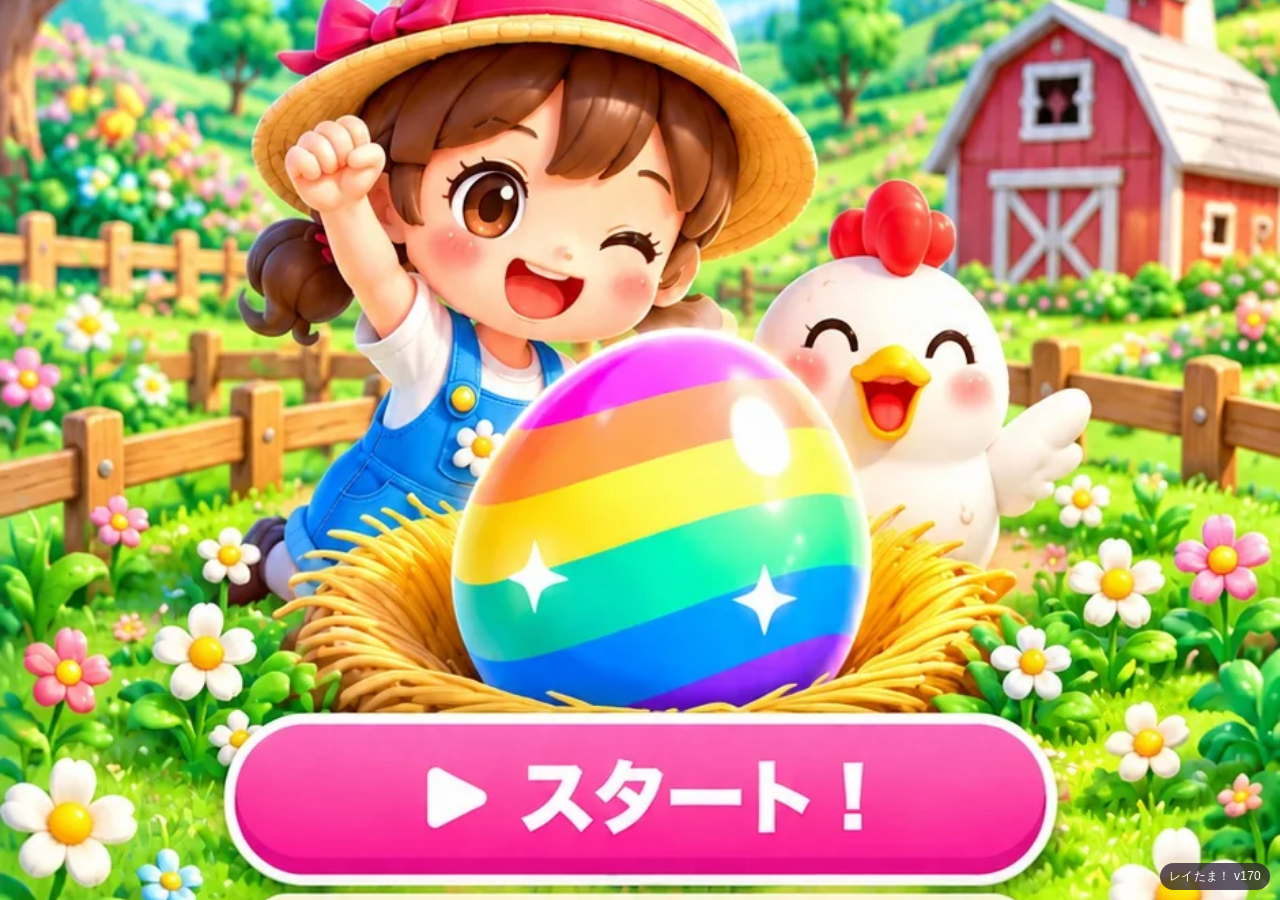
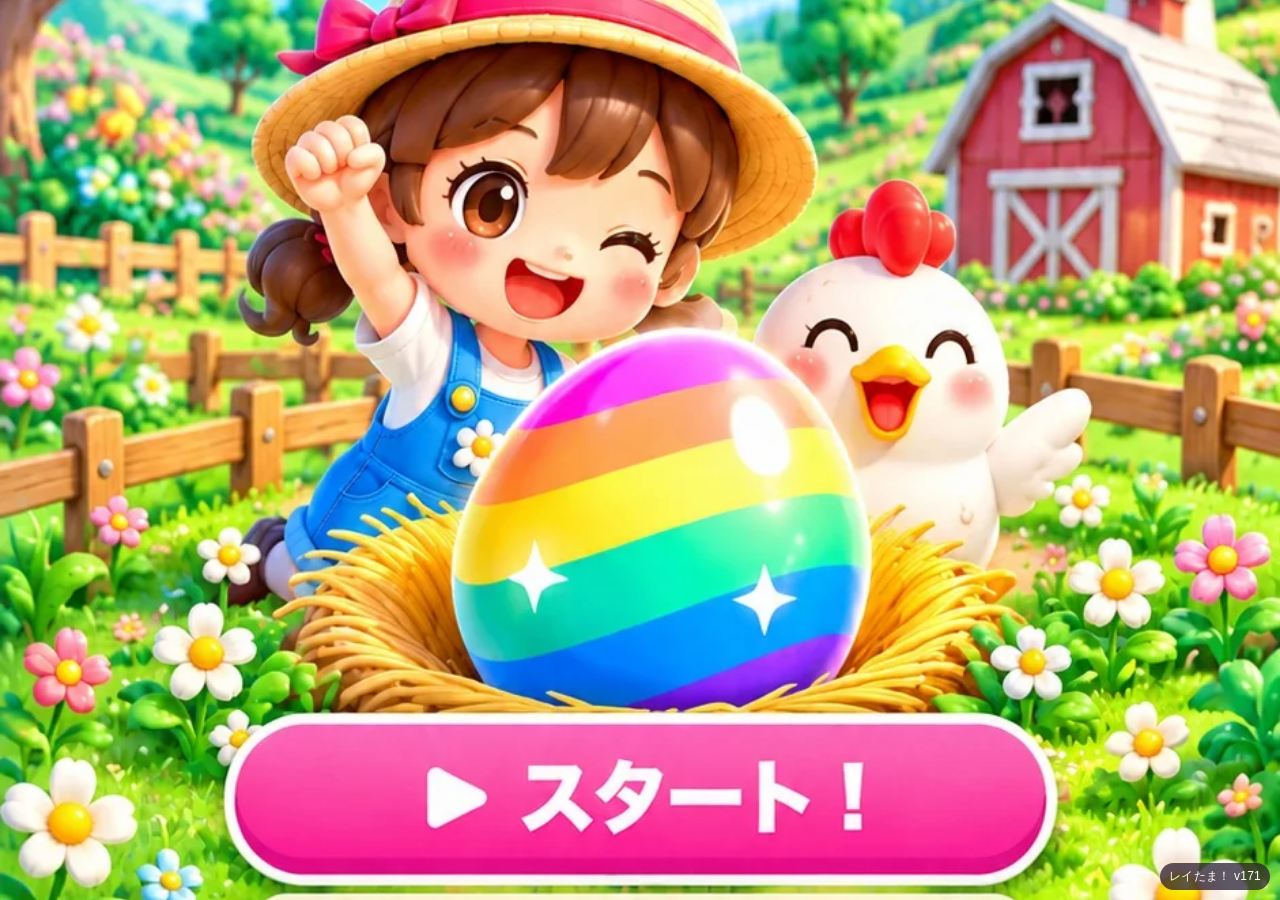
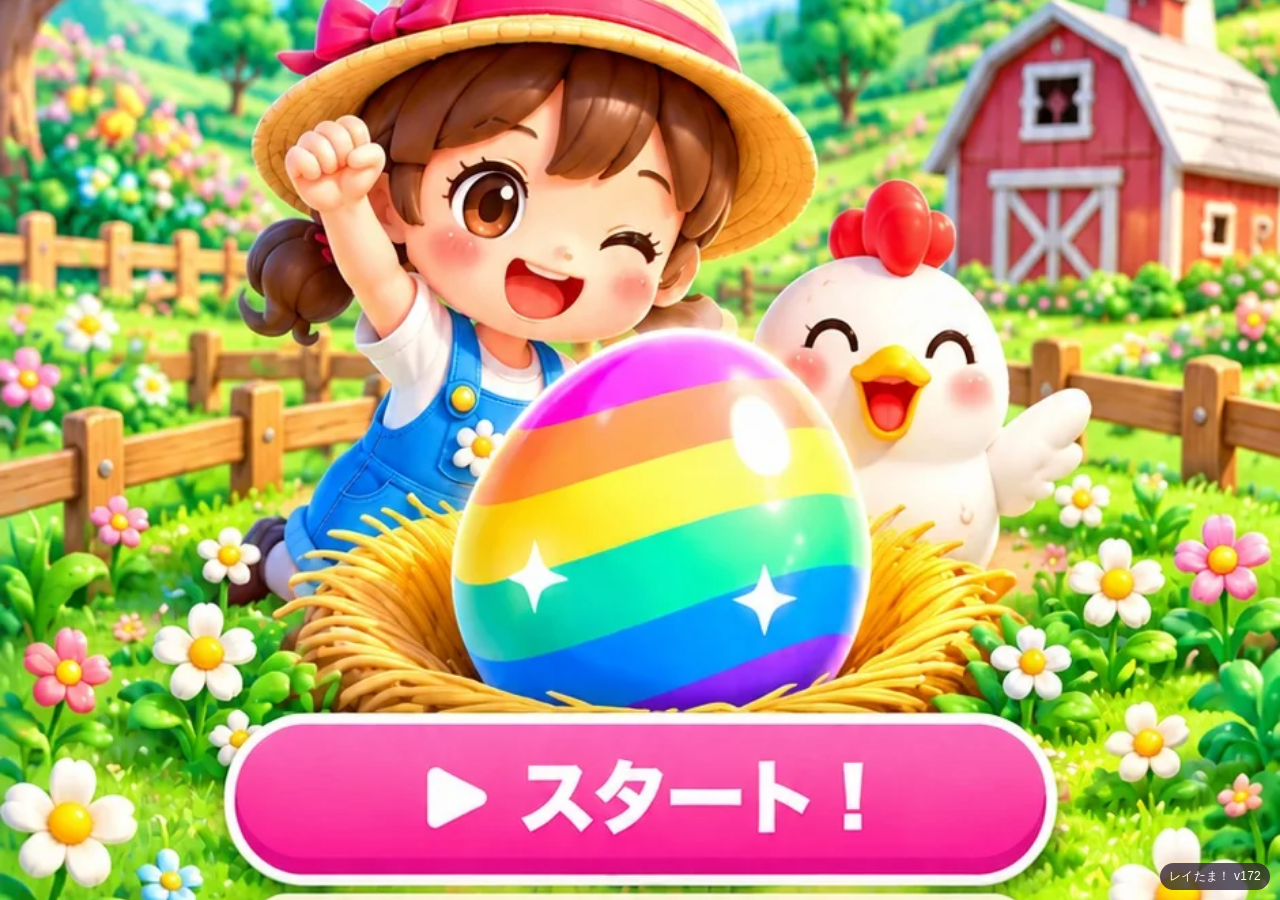
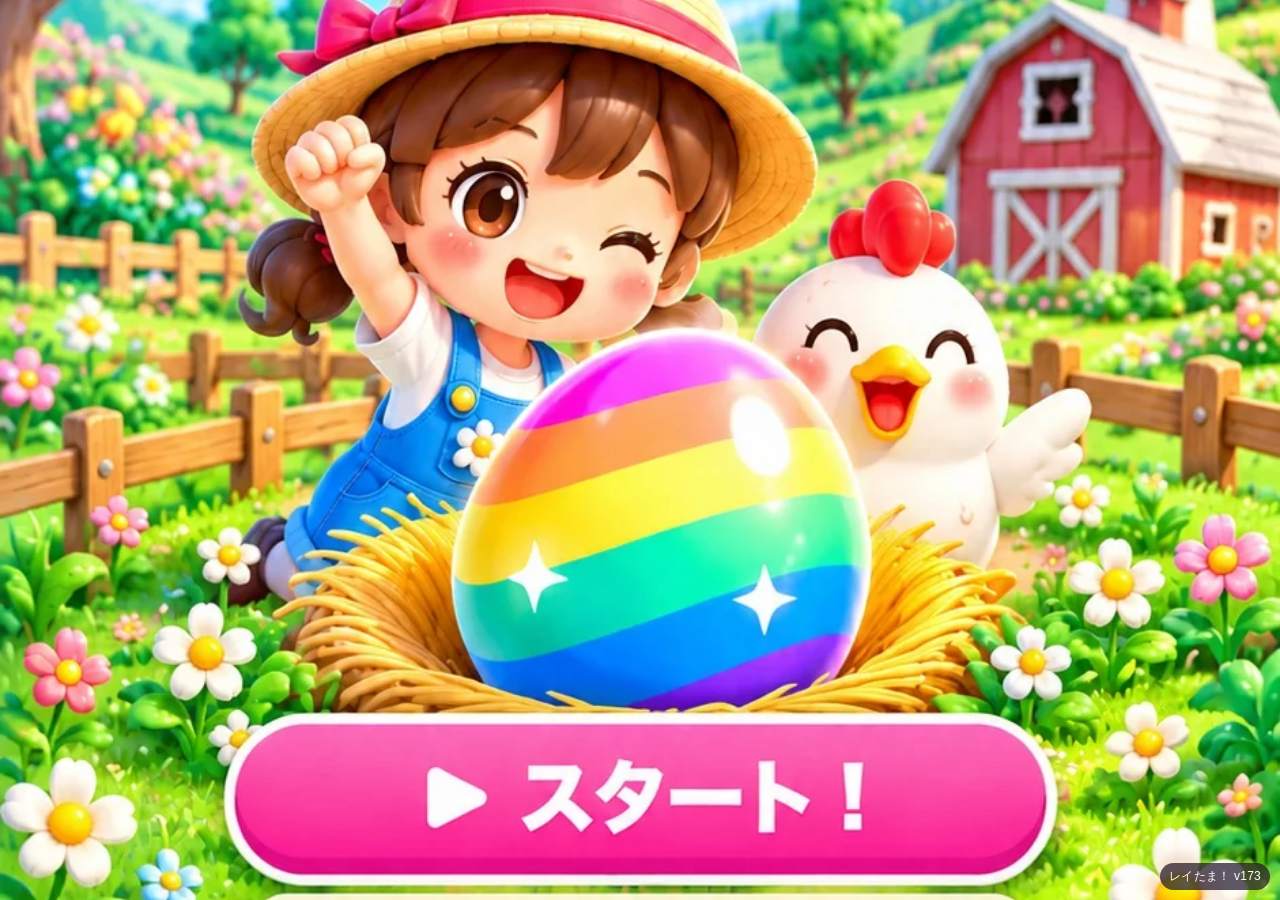
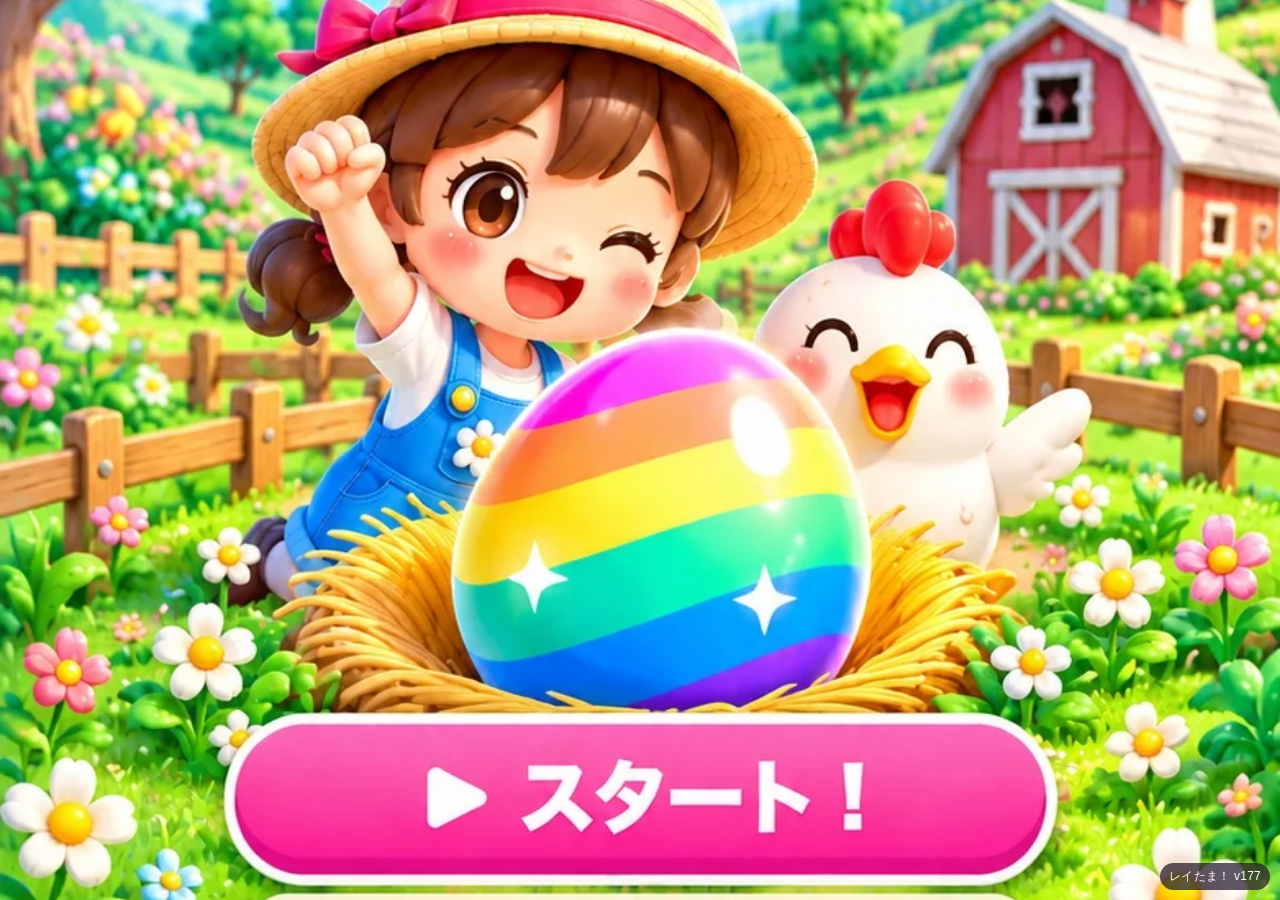
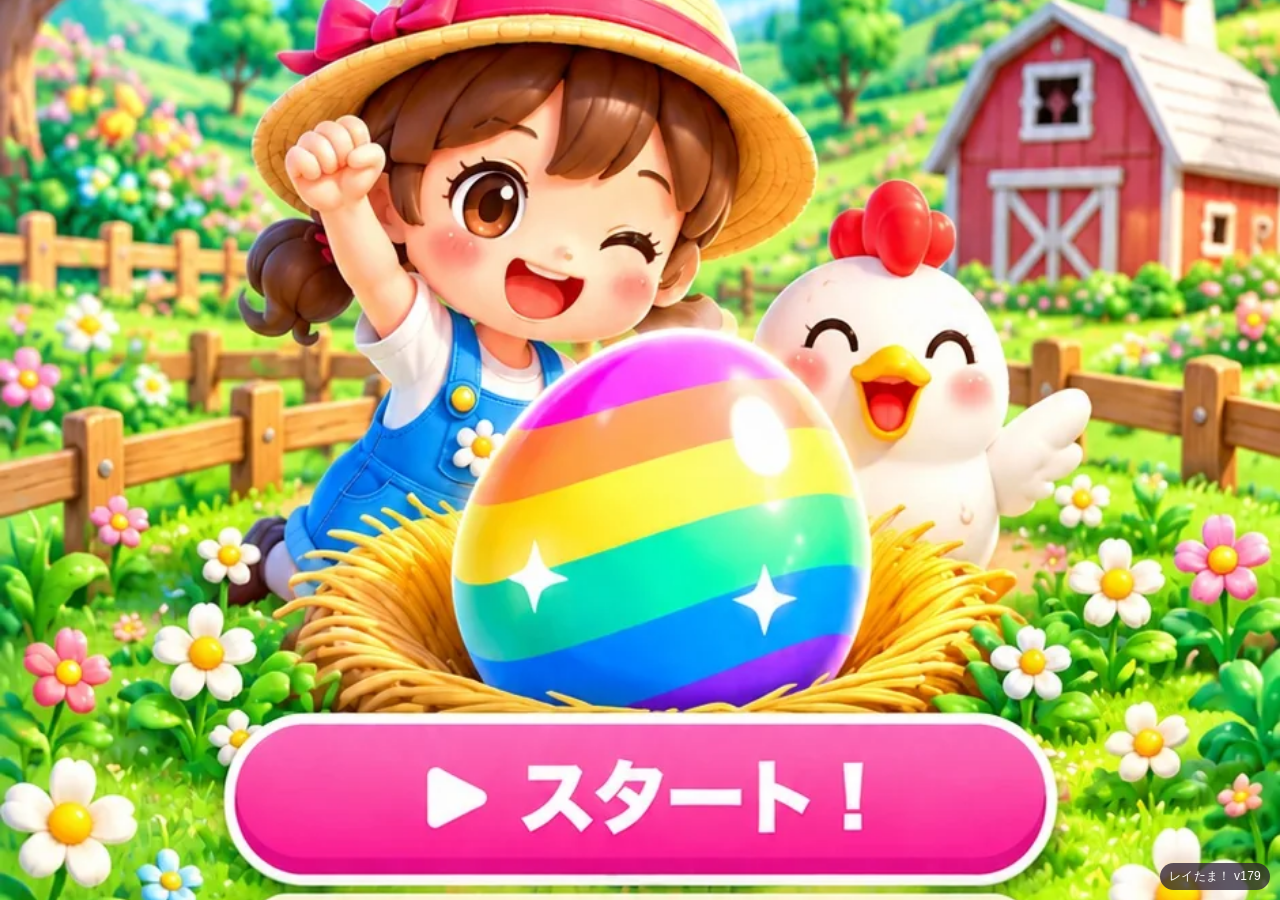
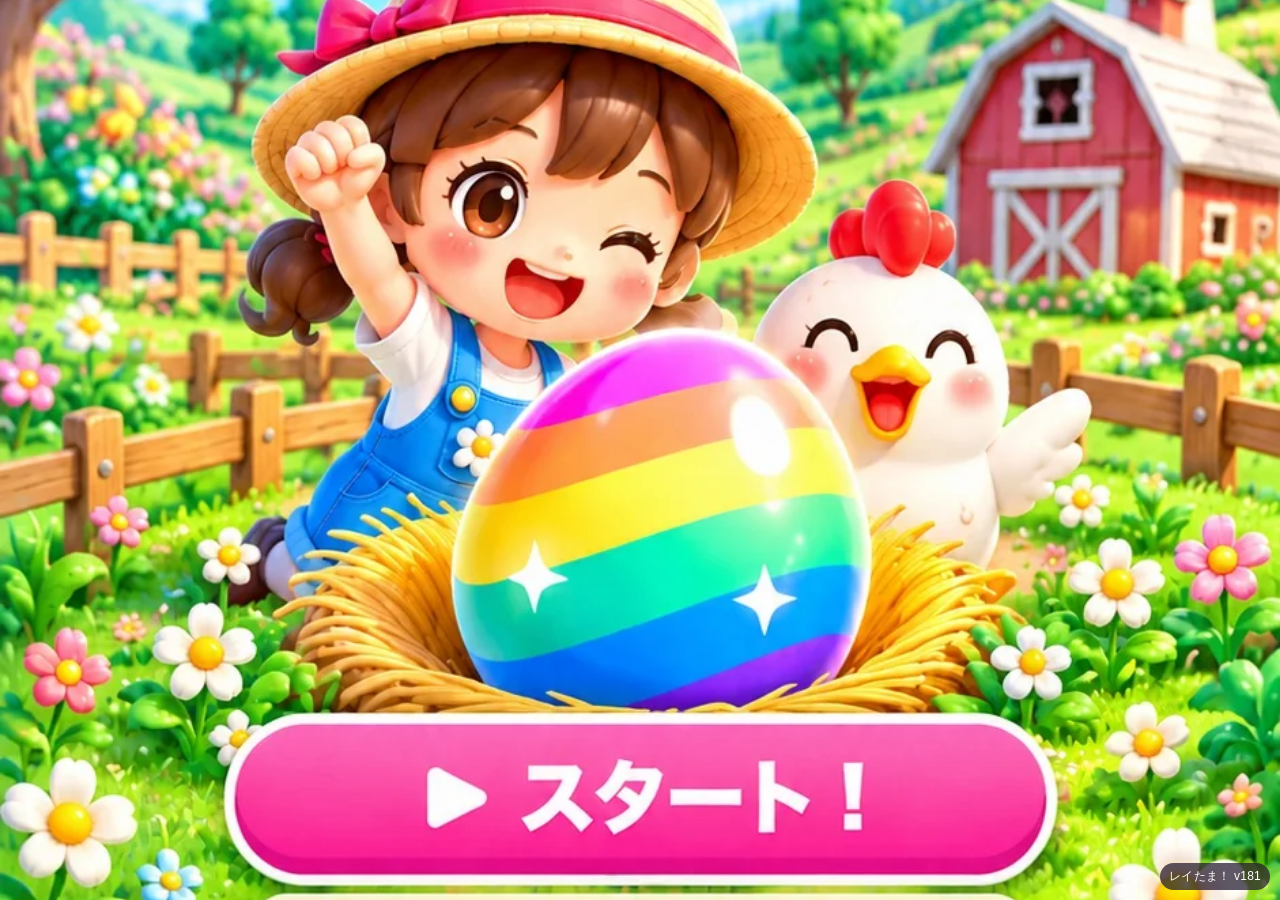
